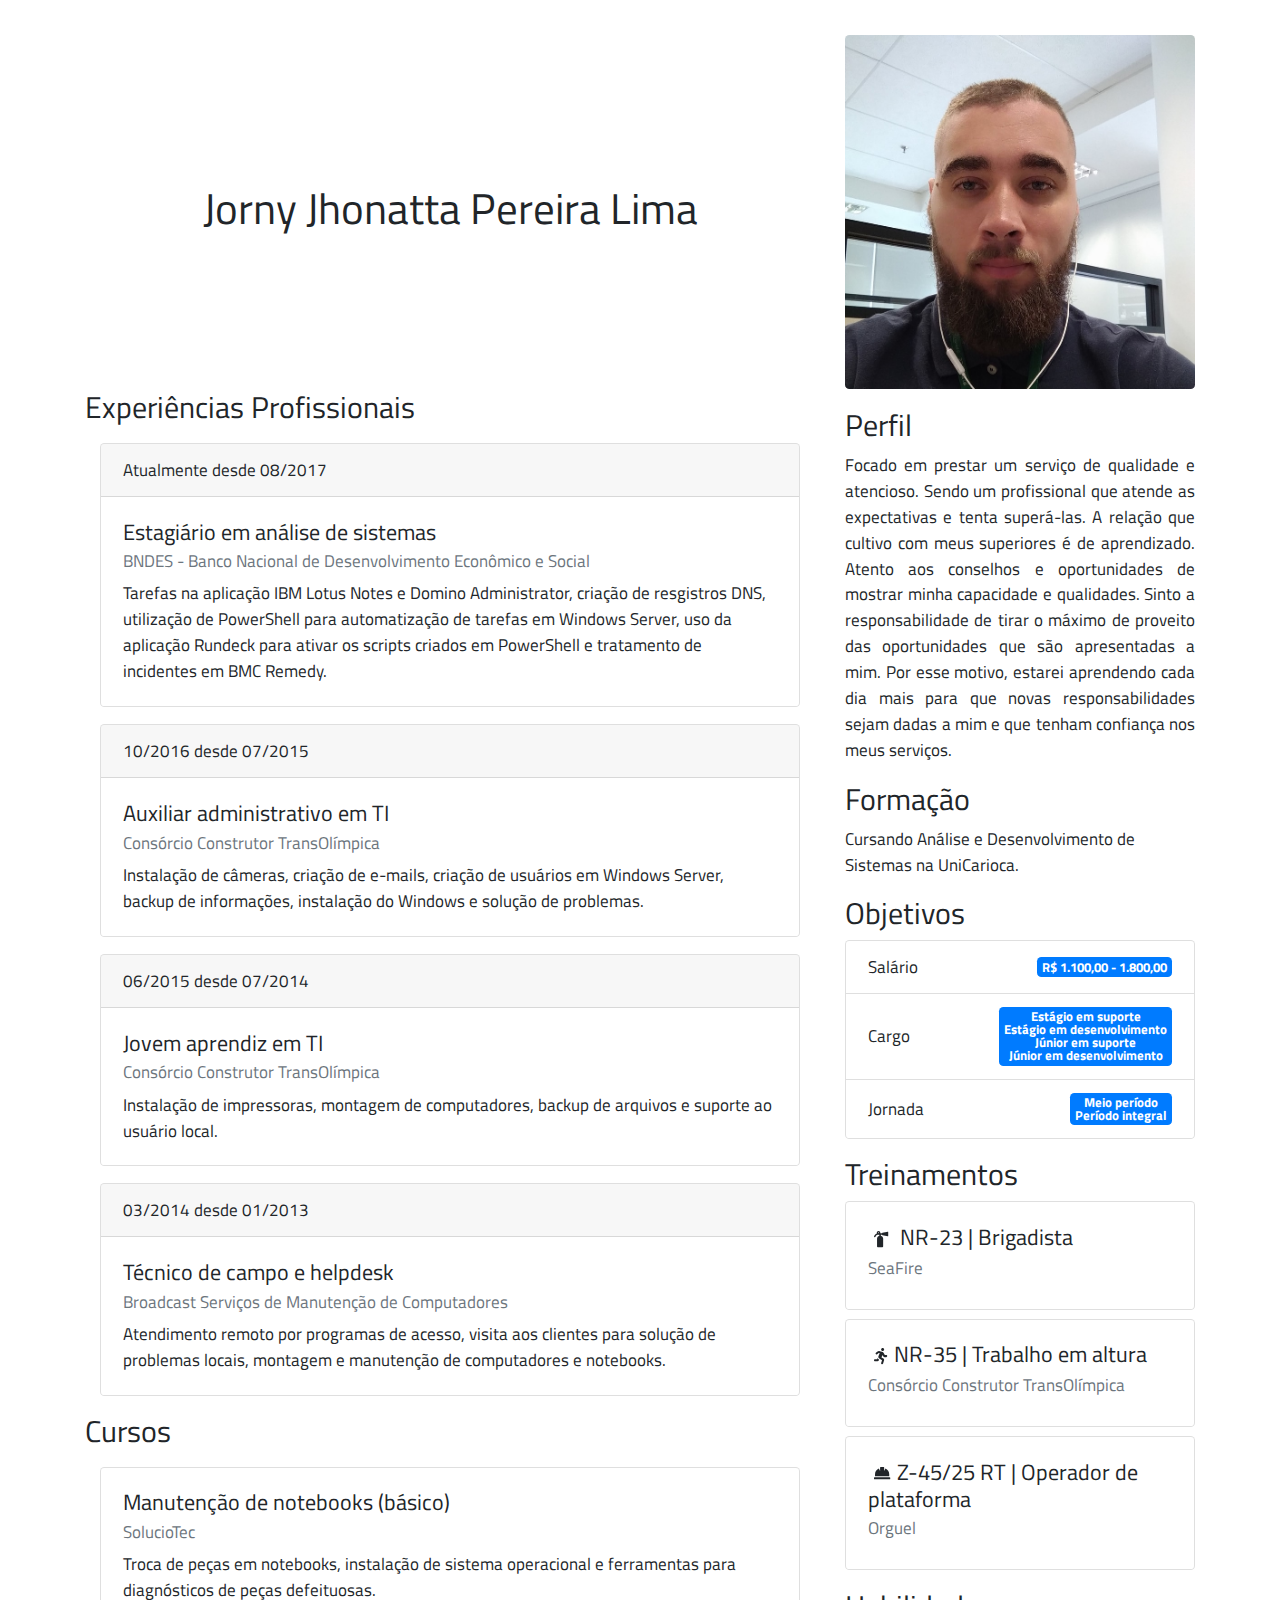
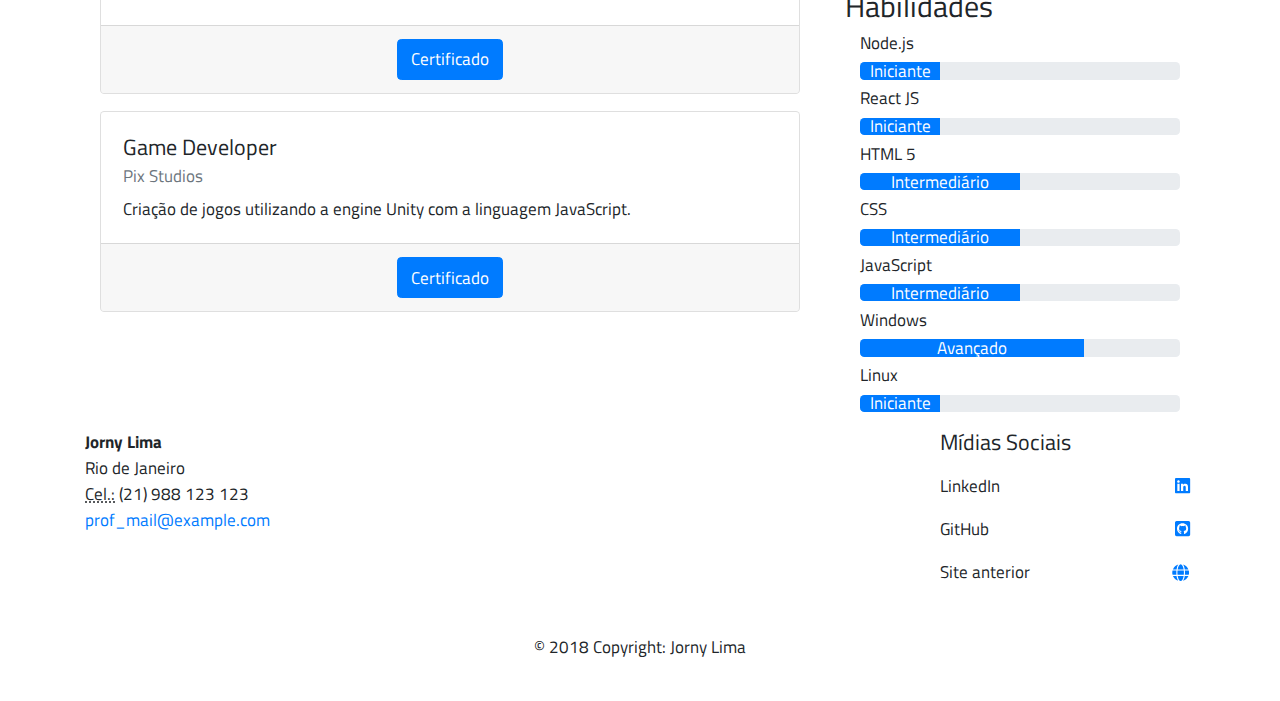
==== index.html @ 4c15fdd3 "Adição do campo habilidades e alteração da universidade e curso." ====
<!doctype html>
<html lang="pt-BR">
<head>
  <!-- Required meta tags -->
  <meta charset="utf-8">
  <meta name="viewport" content="width=device-width, initial-scale=1, shrink-to-fit=no">

  <!-- Bootstrap CSS -->
  <link rel="stylesheet" href="css/bootstrap.min.css">

  <!-- Icon Pack Font Awesome -->
  <script defer src="js/font-awesome-all.js"></script>

  <!-- Meu Style -->
  <link rel="stylesheet" type="text/css" href="css/main.css">

  <title>Jorny Jhonatta</title>

</head>
<body>    

  <div class="container">
    <div class="row align-items-center">
      <div class="col-8 text-center ">
        <h1>Jorny Jhonatta Pereira Lima</h1>
      </div>
      <div class="col-4 text-center">
        <img src="img/photo-perfil.jpg" class="img-fluid rounded" alt="Foto de perfil" />
      </div>
    </div>
  </div>

  <div class="container">
    <div class="row">
      <div class="col-8">
        <h3 class="mb-3">Experiências Profissionais</h3>
        <div id="exp" class="container">

          <div class="card mb-3">
            <div class="card-header">
              Atualmente desde 08/2017 
            </div>
            <div class="card-body">
              <h5 class="card-title">Estagiário em análise de sistemas</h5>
              <h6 class="card-subtitle mb-2 text-muted">BNDES - Banco Nacional de Desenvolvimento Econômico e Social</h6>
              <p class="card-text">Tarefas na aplicação IBM Lotus Notes e Domino Administrator, criação de resgistros DNS, utilização de PowerShell para automatização de tarefas em Windows Server, uso da aplicação Rundeck para ativar os scripts criados em PowerShell e tratamento de incidentes em BMC Remedy.</p>
            </div>
          </div>
          
          <div class="card mb-3">
            <div class="card-header">
              10/2016 desde 07/2015
            </div>
            <div class="card-body">
              <h5 class="card-title">Auxiliar administrativo em TI</h5>
              <h6 class="card-subtitle mb-2 text-muted">Consórcio Construtor TransOlímpica</h6>
              <p class="card-text">Instalação de câmeras, criação de e-mails, criação de usuários em Windows Server, backup de informações, instalação do Windows e solução de problemas.</p>
            </div>
          </div>

          <div class="card mb-3">
            <div class="card-header">
              06/2015 desde 07/2014
            </div>
            <div class="card-body">
              <h5 class="card-title">Jovem aprendiz em TI</h5>
              <h6 class="card-subtitle mb-2 text-muted">Consórcio Construtor TransOlímpica</h6>
              <p class="card-text">Instalação de impressoras, montagem de computadores, backup de arquivos e suporte ao usuário local.</p>
            </div>
          </div>

          <div class="card mb-3">
            <div class="card-header">
              03/2014 desde 01/2013
            </div>
            <div class="card-body">
              <h5 class="card-title">Técnico de campo e helpdesk</h5>
              <h6 class="card-subtitle mb-2 text-muted">Broadcast Serviços de Manutenção de Computadores</h6>
              <p class="card-text">Atendimento remoto por programas de acesso, visita aos clientes para solução de problemas locais, montagem e manutenção de computadores e notebooks.</p>
            </div>
          </div>

        </div>

        <h3 class="mb-3">Cursos</h3>   

        <div id="cursos" class="container">

          <div class="card mb-3">            
            <div class="card-body">
              <h5 class="card-title">Manutenção de notebooks (básico)</h5>
              <h6 class="card-subtitle mb-2 text-muted">SolucioTec</h6>
              <p class="card-text">Troca de peças em notebooks, instalação de sistema operacional e ferramentas para diagnósticos de peças defeituosas.</p>              
            </div>
            <div class="card-footer text-center">
              <a href="https://drive.google.com/file/d/1XaRA6F07N2n9YcVBG2afgJJqsUXpxApk/view?usp=sharing" target="_blank" class="btn btn-primary">Certificado</a>
            </div>
          </div>

          <div class="card mb-3">            
            <div class="card-body">
              <h5 class="card-title">Game Developer</h5>
              <h6 class="card-subtitle mb-2 text-muted">Pix Studios</h6>
              <p class="card-text">Criação de jogos utilizando a engine Unity com a linguagem JavaScript.</p>              
            </div>
            <div class="card-footer text-center">
              <a href="https://drive.google.com/file/d/1qLu78gwrSUlZTWTTvm_HWoWaNyzSKBQN/view?usp=sharing" target="_blank" class="btn btn-primary">Certificado</a>
            </div>
          </div>       

        </div>     
      </div>
      <div class="col-4">
        <div class="mb-3"></div>
        
        <h3>Perfil</h3>

        <p class="justify-text">Focado em prestar um serviço de qualidade e atencioso. Sendo um profissional que atende as expectativas e tenta superá-las. A relação que cultivo com meus superiores é de aprendizado. Atento aos conselhos e oportunidades de mostrar minha capacidade e qualidades. Sinto a responsabilidade de tirar o máximo de proveito das oportunidades que são apresentadas a mim. Por esse motivo, estarei aprendendo cada dia mais para que novas responsabilidades sejam dadas a mim e que tenham confiança nos meus serviços.</p>

        <h3>Formação</h3>

        <p>Cursando Análise e Desenvolvimento de Sistemas na UniCarioca.</p>

        <h3>Objetivos</h3>

        <ul class="list-group">
          <li class="list-group-item d-flex justify-content-between align-items-center">
            Salário
            <span class="badge badge-primary">R$ 1.100,00 - 1.800,00</span>
          </li>
          <li class="list-group-item d-flex justify-content-between align-items-center">
            Cargo
            <span class="badge badge-primary">
              Estágio em suporte<br>
              Estágio em desenvolvimento<br>
              Júnior em suporte<br>
              Júnior em desenvolvimento
            </span>
          </li>
          <li class="list-group-item d-flex justify-content-between align-items-center">
            Jornada
            <span class="badge badge-primary">
              Meio período<br>
              Período integral
            </span>
          </li>
        </ul>      

        <div class="mb-3"></div>

        <h3>Treinamentos</h3>

        <div class="card mb-2">
          <div class="card-body">
            <h5 class="card-title">
              <span class="badge">
                <i class="fas fa-fire-extinguisher"></i>
              </span> NR-23 | Brigadista</h5>
              <h6 class="card-subtitle mb-2 text-muted">SeaFire</h6>
            </div>
          </div>

          <div class="card mb-2">
            <div class="card-body">
              <h5 class="card-title">
                <span class="badge">
                  <i class="fas fa-running"></i>
                </span>NR-35 | Trabalho em altura</h5>
                <h6 class="card-subtitle mb-2 text-muted">Consórcio Construtor TransOlímpica</h6>
              </div>
            </div>

            <div class="card mb-2">
              <div class="card-body">
                <h5 class="card-title">
                  <span class="badge">
                    <i class="fas fa-hard-hat"></i>
                  </span>Z-45/25 RT | Operador de plataforma</h5>
                  <h6 class="card-subtitle mb-2 text-muted">Orguel</h6>
                </div>
              </div>

              <h3 class="mt-3">Habilidades</h3>
              <div class="container">
                <h6 class="mt-2">Node.js</h6>
              <div class="progress">
                <div class="progress-bar" role="progressbar" style="width: 25%;" aria-valuenow="25" aria-valuemin="0" aria-valuemax="100">Iniciante</div>
              </div>
              <h6 class="mt-2">React JS</h6>
              <div class="progress">
                <div class="progress-bar" role="progressbar" style="width: 25%;" aria-valuenow="25" aria-valuemin="0" aria-valuemax="100">Iniciante</div>
              </div>
              <h6 class="mt-2">HTML 5</h6>
              <div class="progress">
                <div class="progress-bar" role="progressbar" style="width: 50%;" aria-valuenow="25" aria-valuemin="0" aria-valuemax="100">Intermediário</div>
              </div>
              <h6 class="mt-2">CSS</h6>
              <div class="progress">
                <div class="progress-bar" role="progressbar" style="width: 50%;" aria-valuenow="25" aria-valuemin="0" aria-valuemax="100">Intermediário</div>
              </div>
              <h6 class="mt-2">JavaScript</h6>
              <div class="progress">
                <div class="progress-bar" role="progressbar" style="width: 50%;" aria-valuenow="25" aria-valuemin="0" aria-valuemax="100">Intermediário</div>
              </div>
              <h6 class="mt-2">Windows</h6>
              <div class="progress">
                <div class="progress-bar" role="progressbar" style="width: 70%;" aria-valuenow="25" aria-valuemin="0" aria-valuemax="100">Avançado</div>
              </div>
              <h6 class="mt-2">Linux</h6>
              <div class="progress">
                <div class="progress-bar" role="progressbar" style="width: 25%;" aria-valuenow="25" aria-valuemin="0" aria-valuemax="100">Iniciante</div>
              </div>
              </div>              

            </div>
          </div>
        </div>

        <div class="container mt-3">
          <div class="row">
            <div class="col">
              <div class="bd-example">
                <address>
                  <strong>Jorny Lima</strong><br>
                  Rio de Janeiro<br>                  
                  <abbr title="Celular">Cel.:</abbr> (21) 988 123 123<br>
                  <a href="mailto:prof_mail@example.com">prof_mail@example.com</a>
                </address>
              </div>
            </div>
            <div class="col-3">
              <h5 class="mb-3">Mídias Sociais</h5>

              <p class="d-flex justify-content-between align-items-center">
                LinkedIn
                <span class="badge">
                  <a href="http://www.linkedin.com/in/jorny-lima" target="_blank">
                    <i class="fab fa-linkedin"></i>
                  </a>
                </span>
              </p>

              <p class="d-flex justify-content-between align-items-center">
                GitHub
                <span class="badge">
                  <a href="https://github.com/johnlimaa" target="_blank">
                    <i class="fab fa-github-square"></i>
                  </a>
                </span>
              </p>

              <p class="d-flex justify-content-between align-items-center">
                Site anterior
                <span class="badge">
                  <a href="old/materialize.html">
                    <i class="fas fa-globe"></i>
                  </a>
                </span>
              </p>

            </div>
          </div>
          <div class="row mt-3">
            
          </div>    
          <div class="row mt-3">
            <div class="col-12 text-center">
              <h6>© 2018 Copyright: Jorny Lima</h6>  
            </div>
          </div>
        </div>    

        <!-- jQuery first, then Popper.js, then Bootstrap JS -->
        <script type="text/javascript" src="js/jquery.js"></script>
        <script src="js/bootstrap.bundle.min.js"></script>
        <script src="js/bootstrap.min.js"></script>

        <!-- Meu Script -->
        <script src="js/main.js"></script>

      </body>
      </html>
---- css/main.css ----
@charset "utf-8";
@import url("https://fonts.googleapis.com/css?family=Titillium+Web");

* {
    font-family: "Titillium Web", sans-serif;
    font-size: 13pt;
}

body {
	padding-top: 2em;
	padding-bottom: 2em;
}

.justify-text {
    text-align: justify;
    text-justify: inter-word;
}
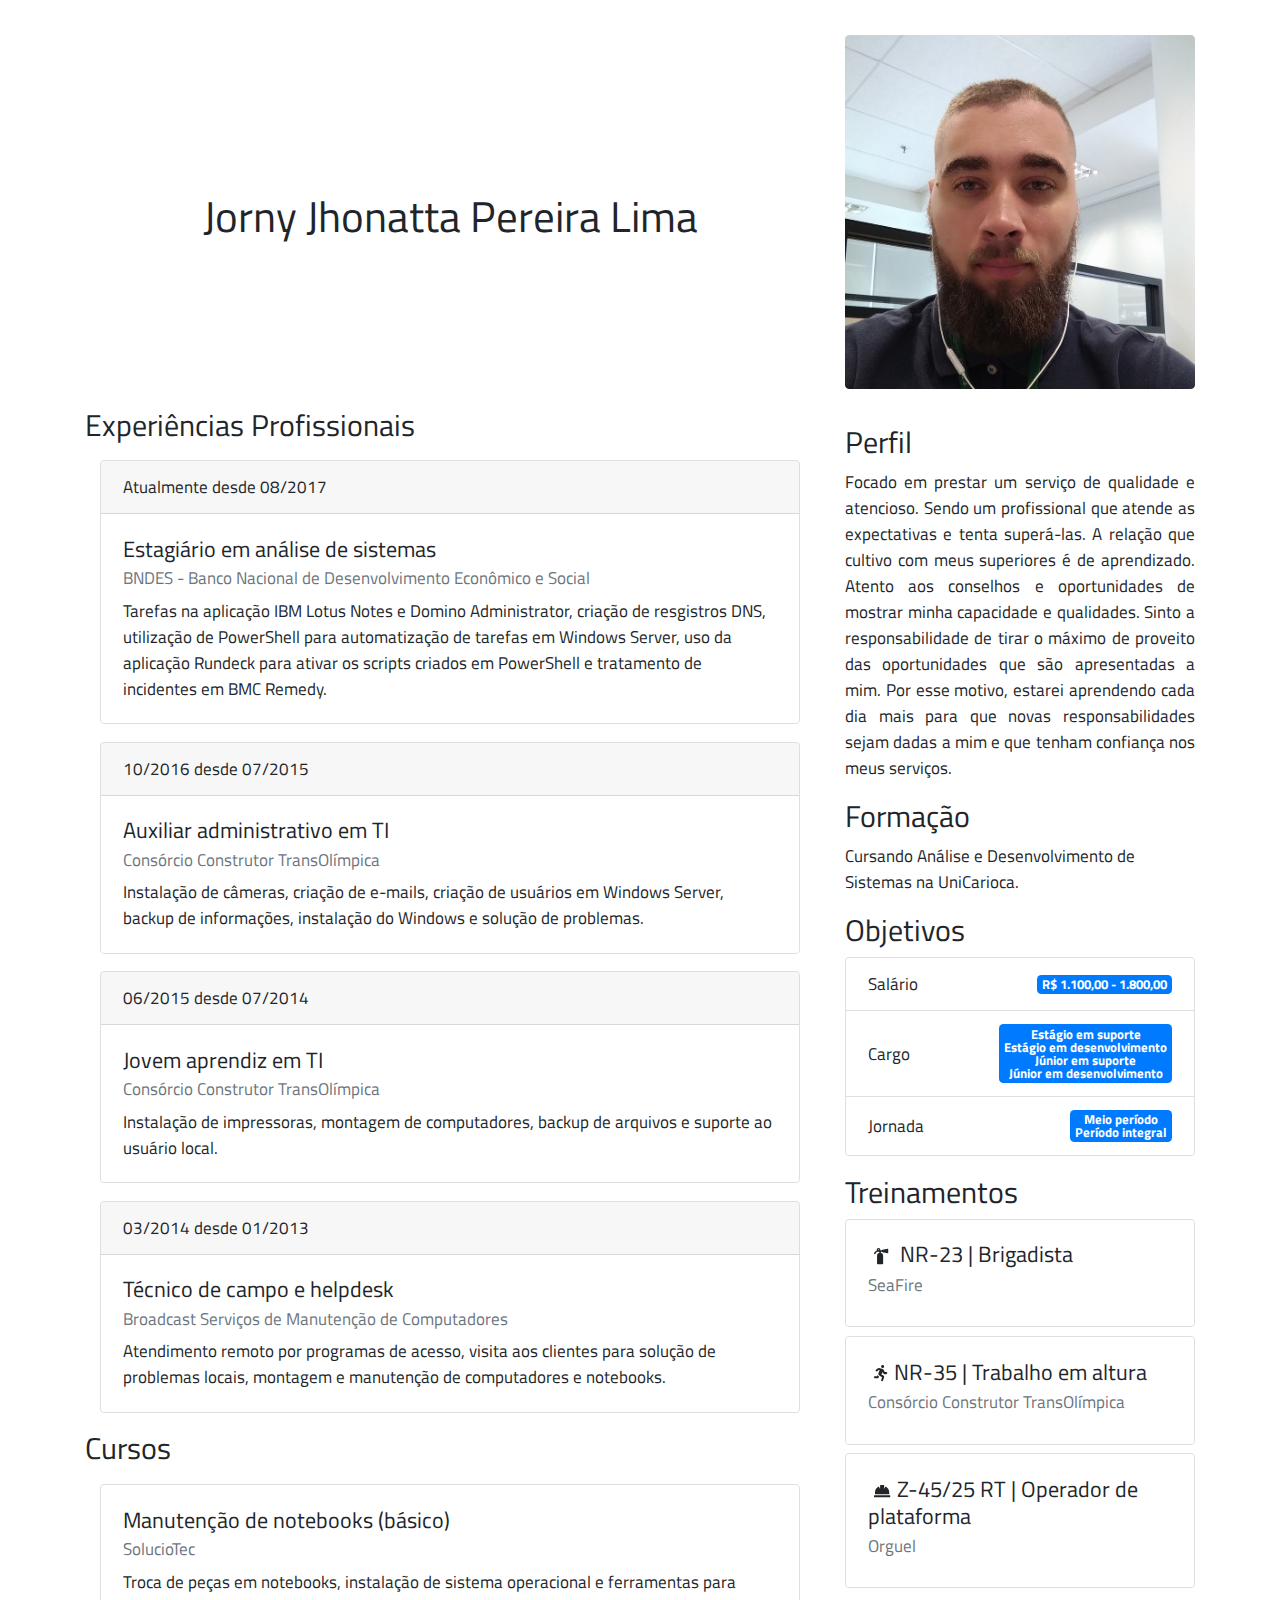
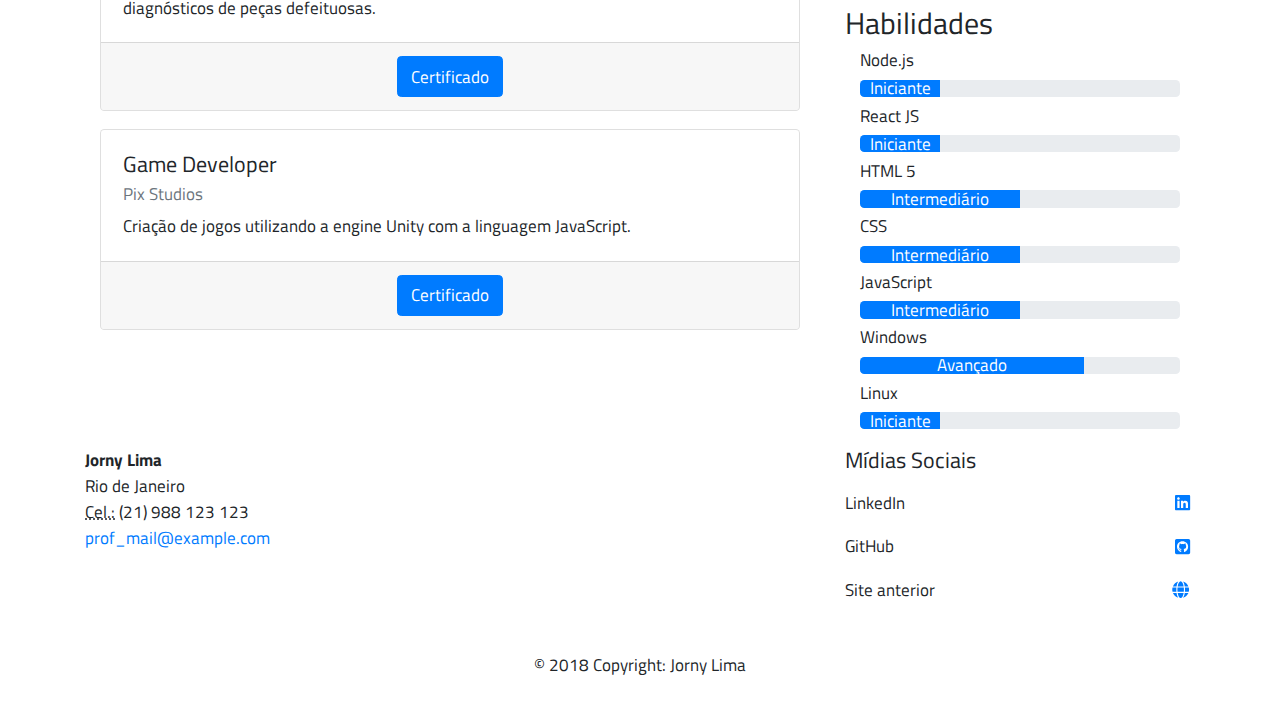
==== commit 405f0b01: "Atualizaçao entre branch e master." ====
--- a/index.html
+++ b/index.html
@@ -21,10 +21,10 @@
 
   <div class="container">
     <div class="row align-items-center">
-      <div class="col-8 text-center ">
+      <div class="col-12 col-sm-12 col-md-8 text-center ">
         <h1>Jorny Jhonatta Pereira Lima</h1>
       </div>
-      <div class="col-4 text-center">
+      <div class="col-12 col-sm-12 col-md-4 text-center mb-3">
         <img src="img/photo-perfil.jpg" class="img-fluid rounded" alt="Foto de perfil" />
       </div>
     </div>
@@ -32,7 +32,7 @@
 
   <div class="container">
     <div class="row">
-      <div class="col-8">
+      <div class="col-12 col-sm-12 col-md-8">
         <h3 class="mb-3">Experiências Profissionais</h3>
         <div id="exp" class="container">
 
@@ -110,7 +110,7 @@
 
         </div>     
       </div>
-      <div class="col-4">
+      <div class="col-12 col-sm-12 col-md-4">
         <div class="mb-3"></div>
         
         <h3>Perfil</h3>
@@ -218,7 +218,7 @@
 
         <div class="container mt-3">
           <div class="row">
-            <div class="col">
+            <div class="col-12 col-sm-12 col-md-8">
               <div class="bd-example">
                 <address>
                   <strong>Jorny Lima</strong><br>
@@ -228,7 +228,7 @@
                 </address>
               </div>
             </div>
-            <div class="col-3">
+            <div class="col-12 col-sm-12 col-md-4">
               <h5 class="mb-3">Mídias Sociais</h5>
 
               <p class="d-flex justify-content-between align-items-center">
@@ -257,7 +257,6 @@
                   </a>
                 </span>
               </p>
-
             </div>
           </div>
           <div class="row mt-3">
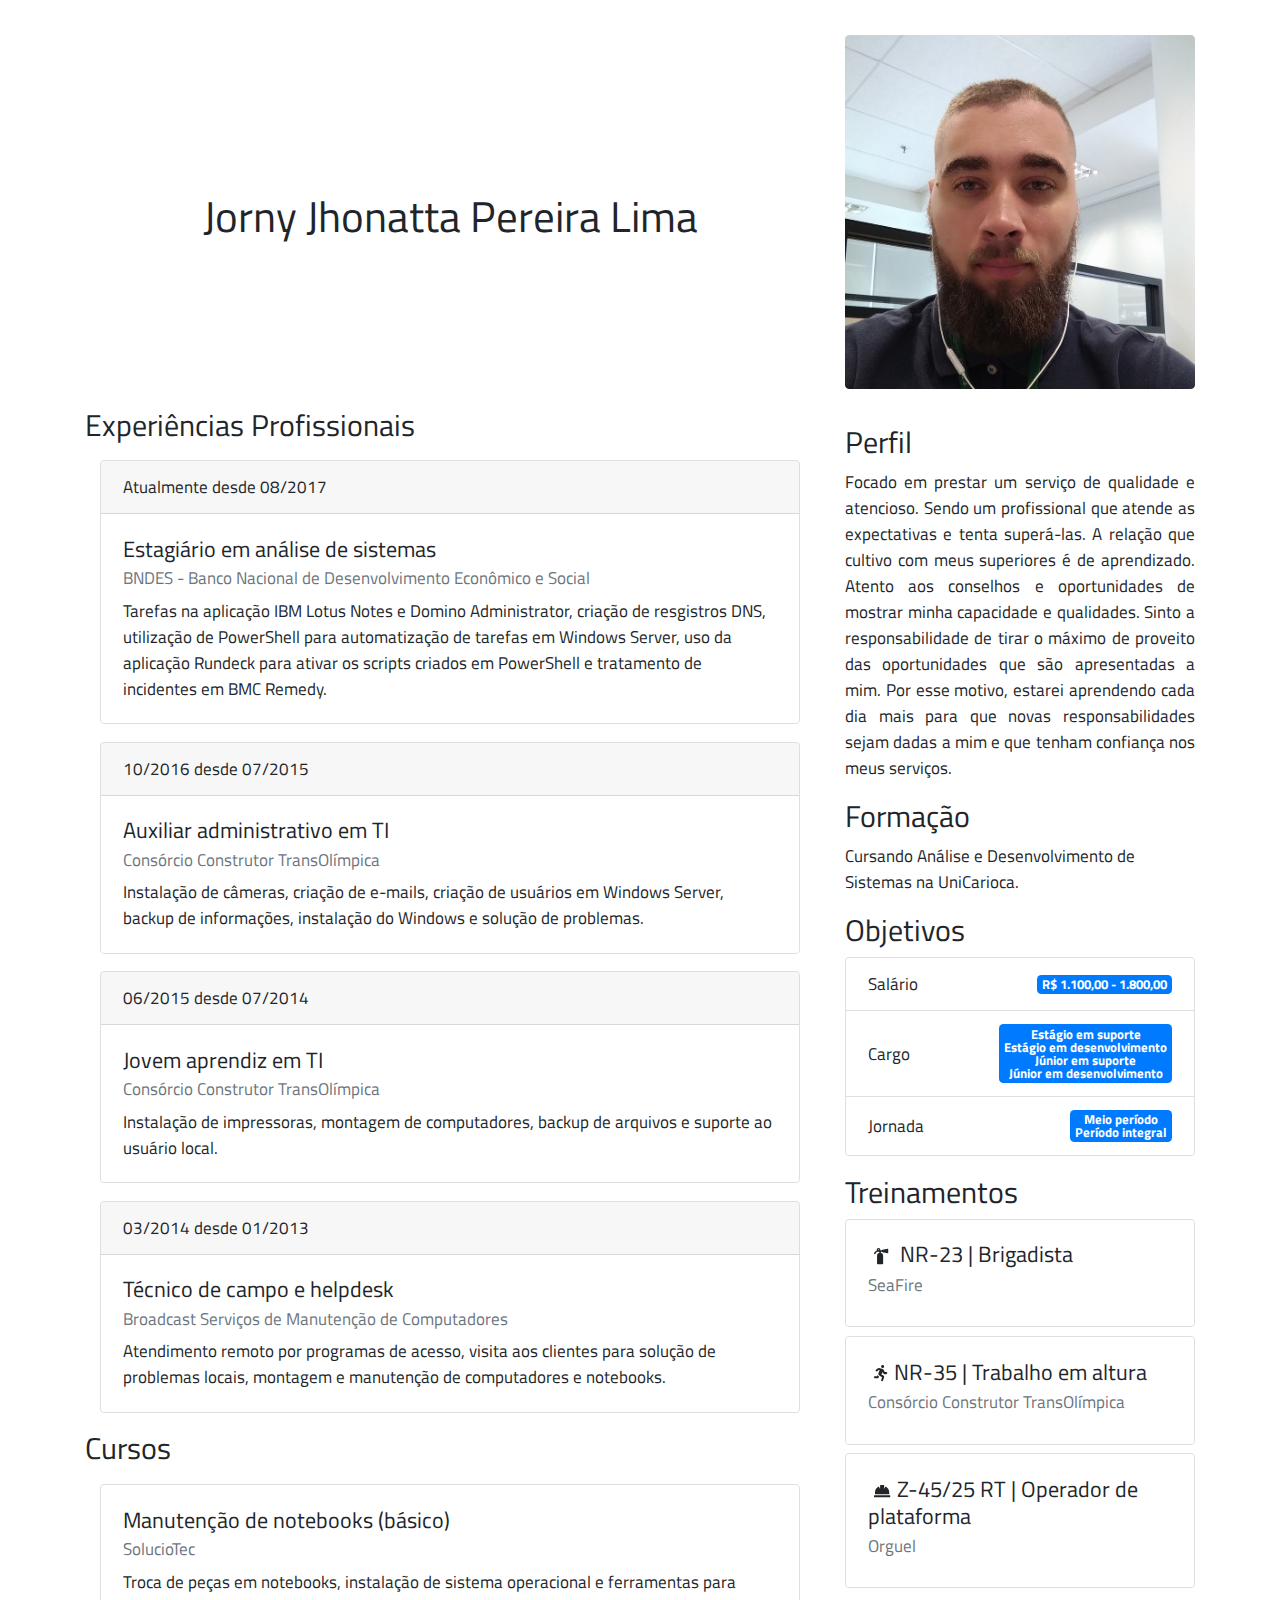
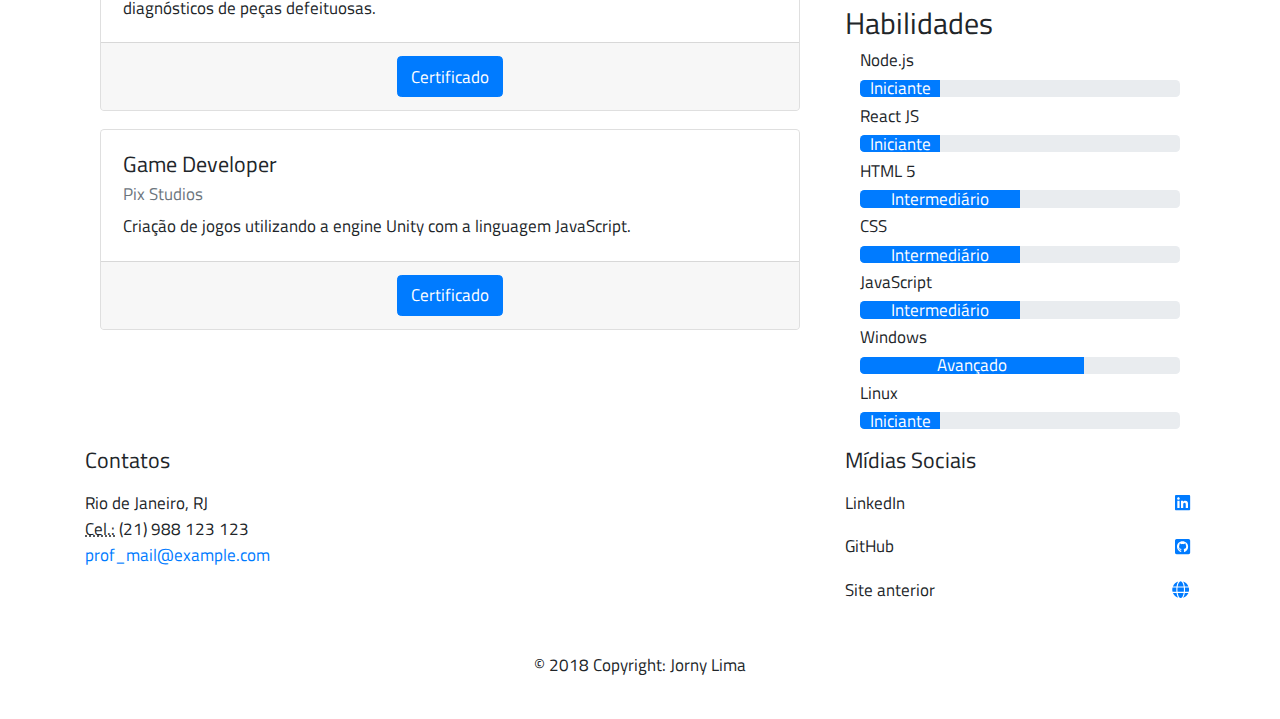
==== commit e71e0d43: "Atualizaçao do campo de contatos." ====
--- a/index.html
+++ b/index.html
@@ -221,8 +221,8 @@
             <div class="col-12 col-sm-12 col-md-8">
               <div class="bd-example">
                 <address>
-                  <strong>Jorny Lima</strong><br>
-                  Rio de Janeiro<br>                  
+                  <h5 class="mb-3">Contatos</h5>
+                  Rio de Janeiro, RJ<br>                  
                   <abbr title="Celular">Cel.:</abbr> (21) 988 123 123<br>
                   <a href="mailto:prof_mail@example.com">prof_mail@example.com</a>
                 </address>
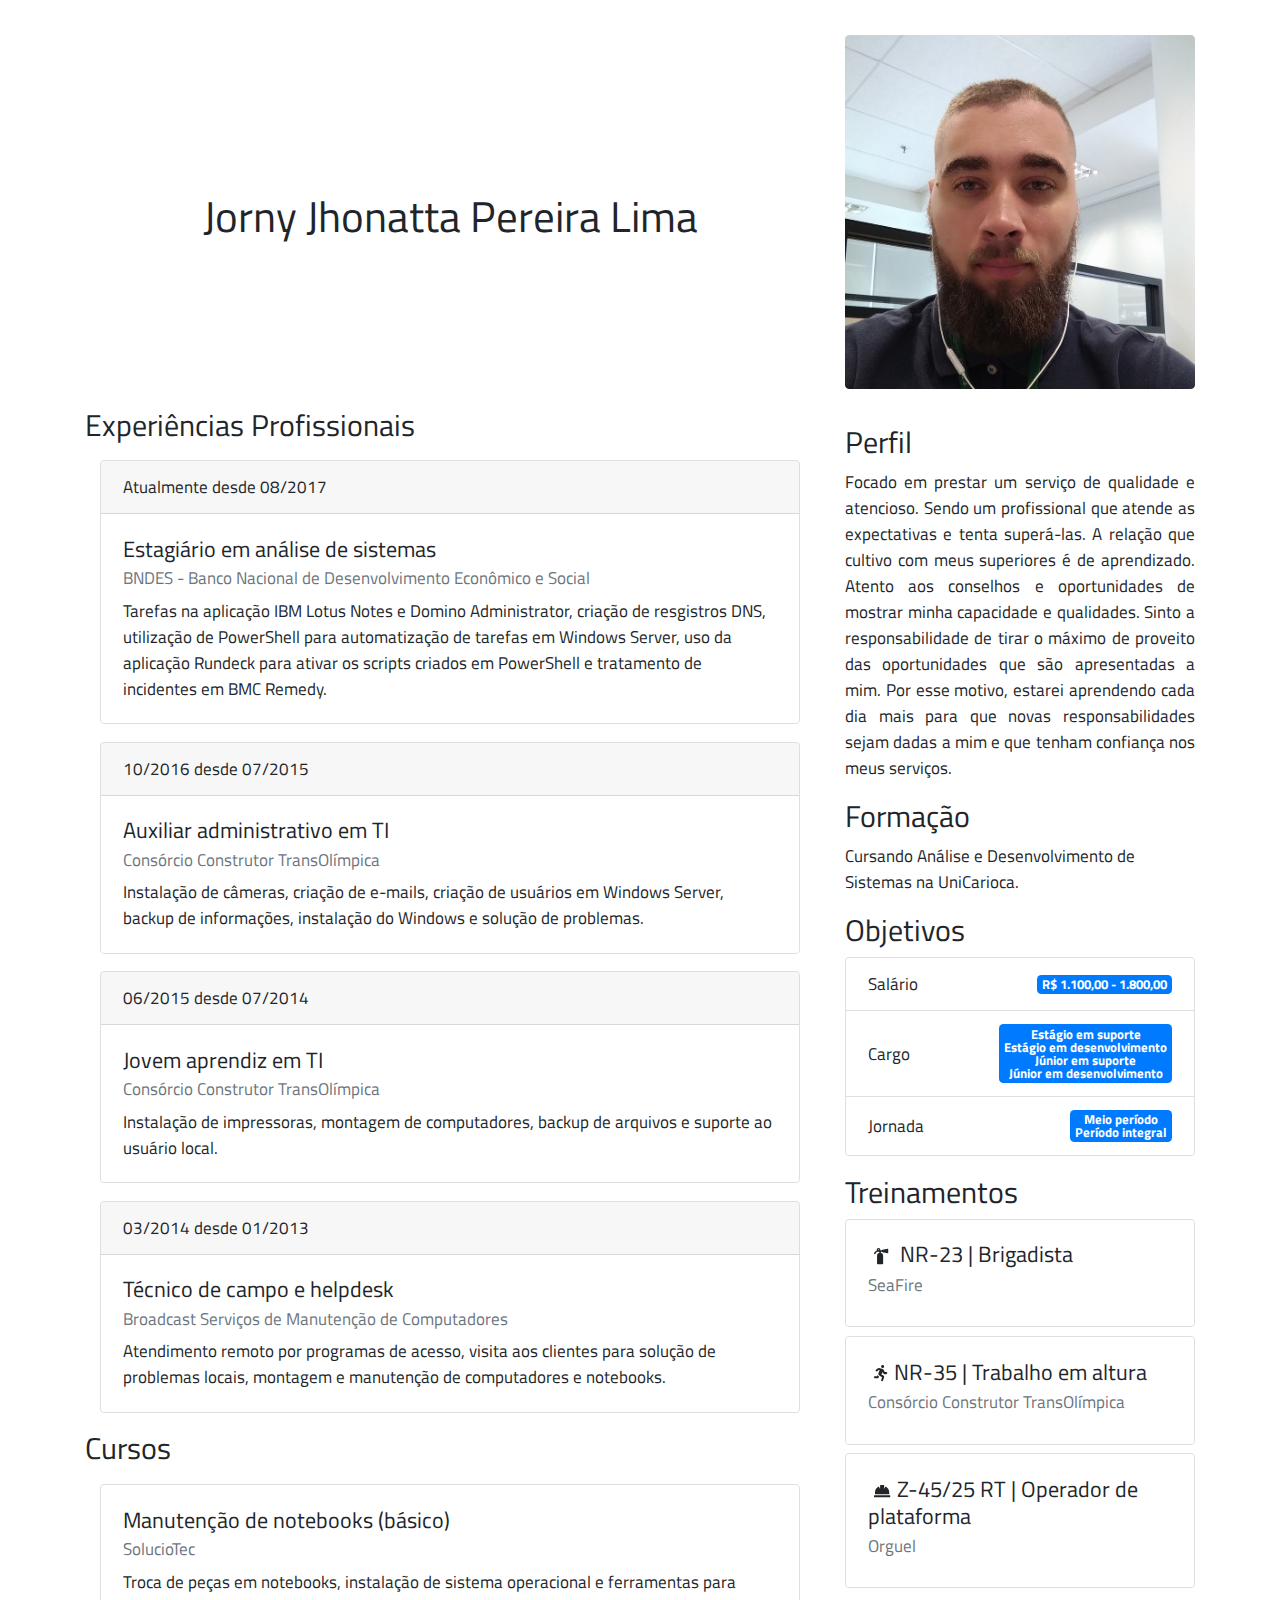
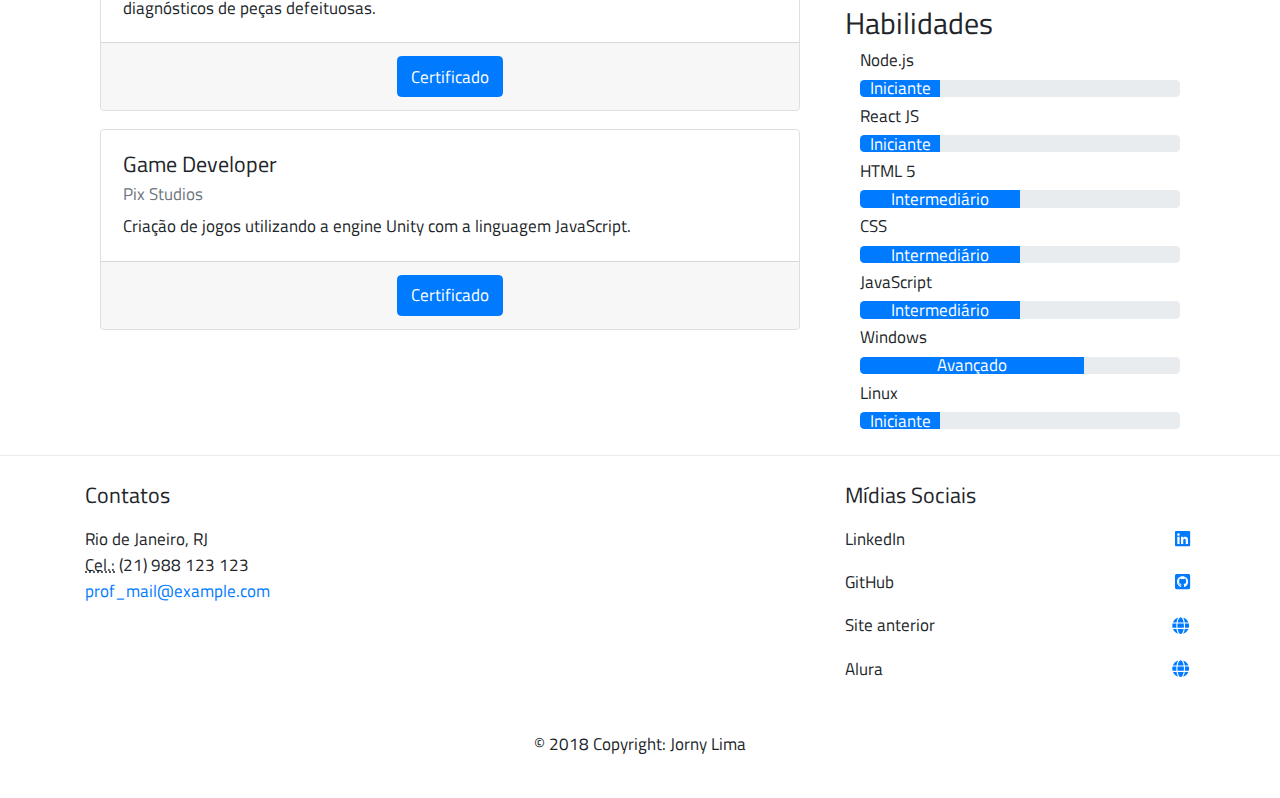
==== commit 6e0aa81f: "Criaçao de views de jobs atraves do JavaScript." ====
--- a/index.html
+++ b/index.html
@@ -30,13 +30,17 @@
     </div>
   </div>
 
+  <div class="container"><div class="row" id="testArea"></div></div>
+
   <div class="container">
     <div class="row">
       <div class="col-12 col-sm-12 col-md-8">
         <h3 class="mb-3">Experiências Profissionais</h3>
         <div id="exp" class="container">
 
-          <div class="card mb-3">
+          <!-- 
+            Exemplo 
+            <div class="card mb-3">
             <div class="card-header">
               Atualmente desde 08/2017 
             </div>
@@ -45,41 +49,9 @@
               <h6 class="card-subtitle mb-2 text-muted">BNDES - Banco Nacional de Desenvolvimento Econômico e Social</h6>
               <p class="card-text">Tarefas na aplicação IBM Lotus Notes e Domino Administrator, criação de resgistros DNS, utilização de PowerShell para automatização de tarefas em Windows Server, uso da aplicação Rundeck para ativar os scripts criados em PowerShell e tratamento de incidentes em BMC Remedy.</p>
             </div>
-          </div>
-          
-          <div class="card mb-3">
-            <div class="card-header">
-              10/2016 desde 07/2015
-            </div>
-            <div class="card-body">
-              <h5 class="card-title">Auxiliar administrativo em TI</h5>
-              <h6 class="card-subtitle mb-2 text-muted">Consórcio Construtor TransOlímpica</h6>
-              <p class="card-text">Instalação de câmeras, criação de e-mails, criação de usuários em Windows Server, backup de informações, instalação do Windows e solução de problemas.</p>
-            </div>
-          </div>
-
-          <div class="card mb-3">
-            <div class="card-header">
-              06/2015 desde 07/2014
-            </div>
-            <div class="card-body">
-              <h5 class="card-title">Jovem aprendiz em TI</h5>
-              <h6 class="card-subtitle mb-2 text-muted">Consórcio Construtor TransOlímpica</h6>
-              <p class="card-text">Instalação de impressoras, montagem de computadores, backup de arquivos e suporte ao usuário local.</p>
-            </div>
-          </div>
-
-          <div class="card mb-3">
-            <div class="card-header">
-              03/2014 desde 01/2013
-            </div>
-            <div class="card-body">
-              <h5 class="card-title">Técnico de campo e helpdesk</h5>
-              <h6 class="card-subtitle mb-2 text-muted">Broadcast Serviços de Manutenção de Computadores</h6>
-              <p class="card-text">Atendimento remoto por programas de acesso, visita aos clientes para solução de problemas locais, montagem e manutenção de computadores e notebooks.</p>
-            </div>
-          </div>
-
+          </div> 
+          -->
+        
         </div>
 
         <h3 class="mb-3">Cursos</h3>   
@@ -215,8 +187,8 @@
             </div>
           </div>
         </div>
-
-        <div class="container mt-3">
+        <div class="dropdown-divider mb-4 mt-4"></div>
+        <div class="container">
           <div class="row">
             <div class="col-12 col-sm-12 col-md-8">
               <div class="bd-example">
@@ -257,6 +229,15 @@
                   </a>
                 </span>
               </p>
+
+              <p class="d-flex justify-content-between align-items-center">
+                Alura
+                <span class="badge">
+                  <a href="https://cursos.alura.com.br/user/jhonatta-lima" target="_blank">
+                    <i class="fas fa-globe"></i>
+                  </a>
+                </span>
+              </p>
             </div>
           </div>
           <div class="row mt-3">
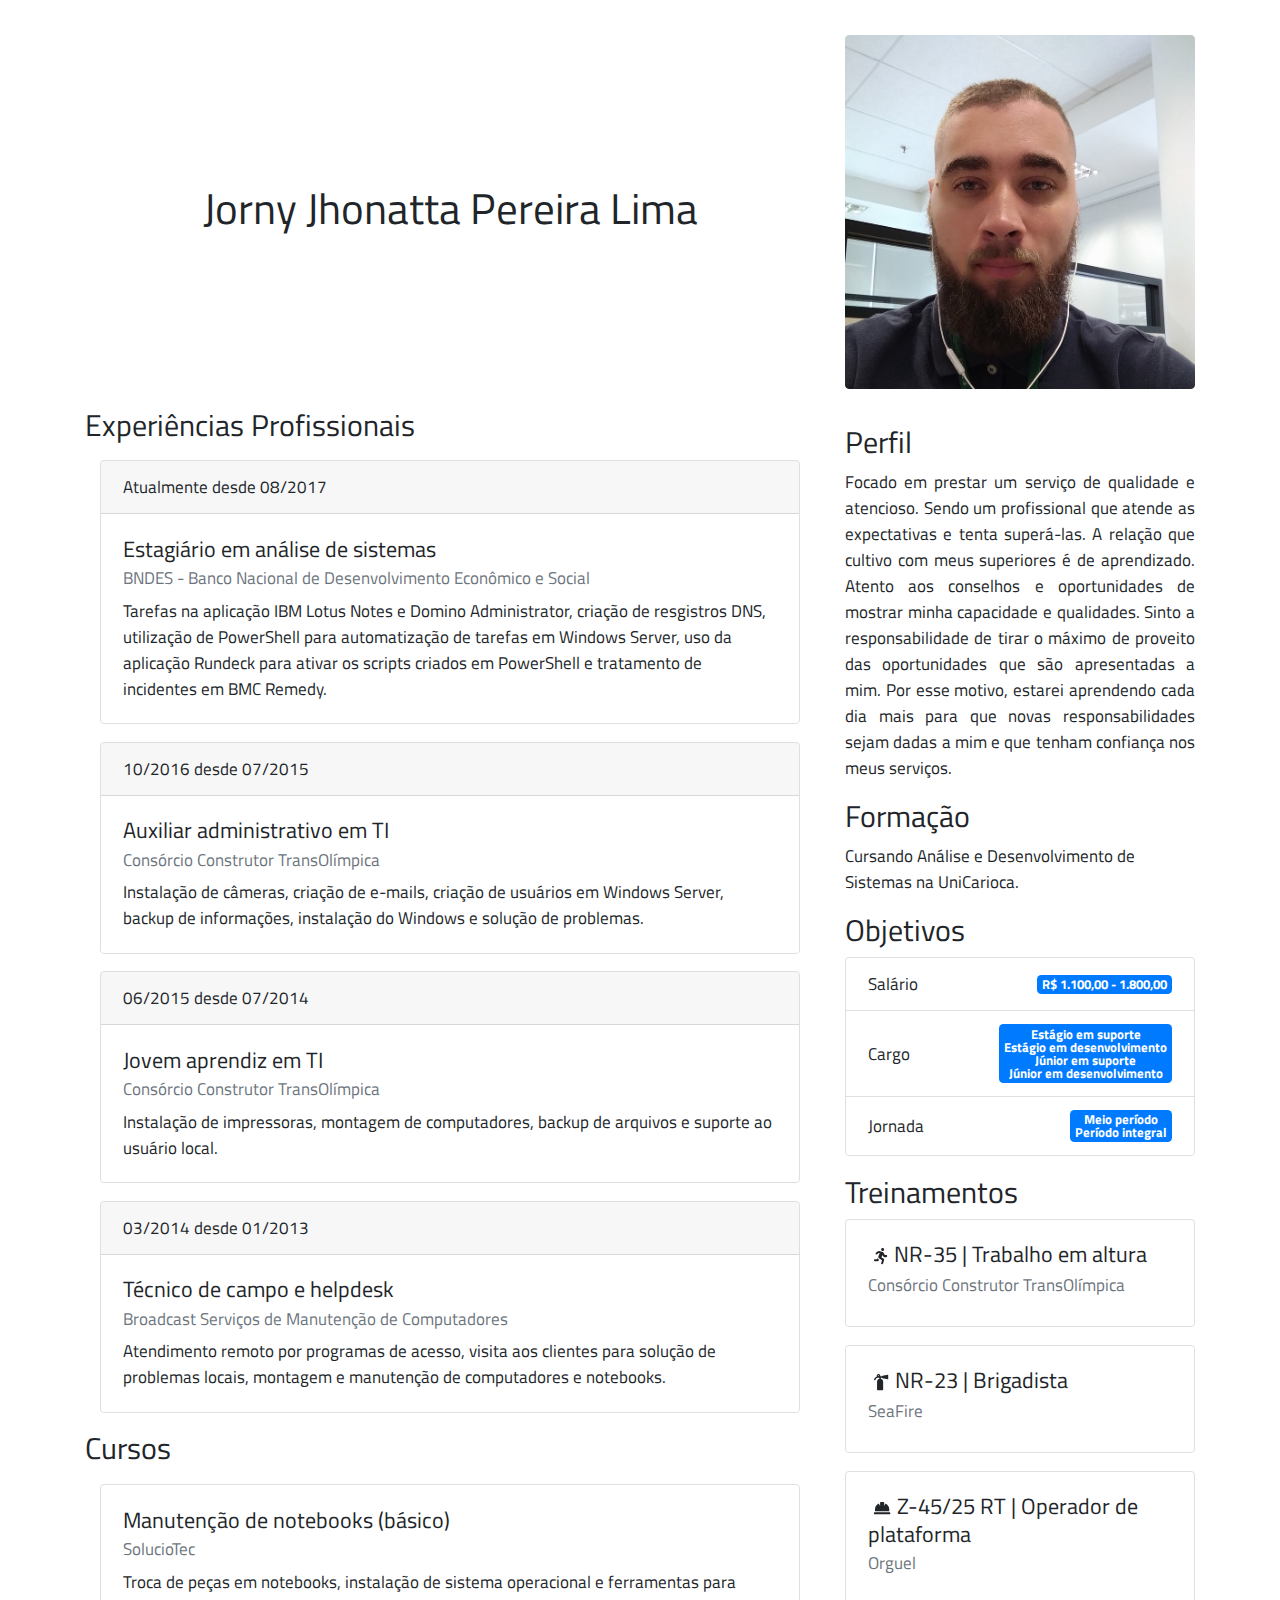
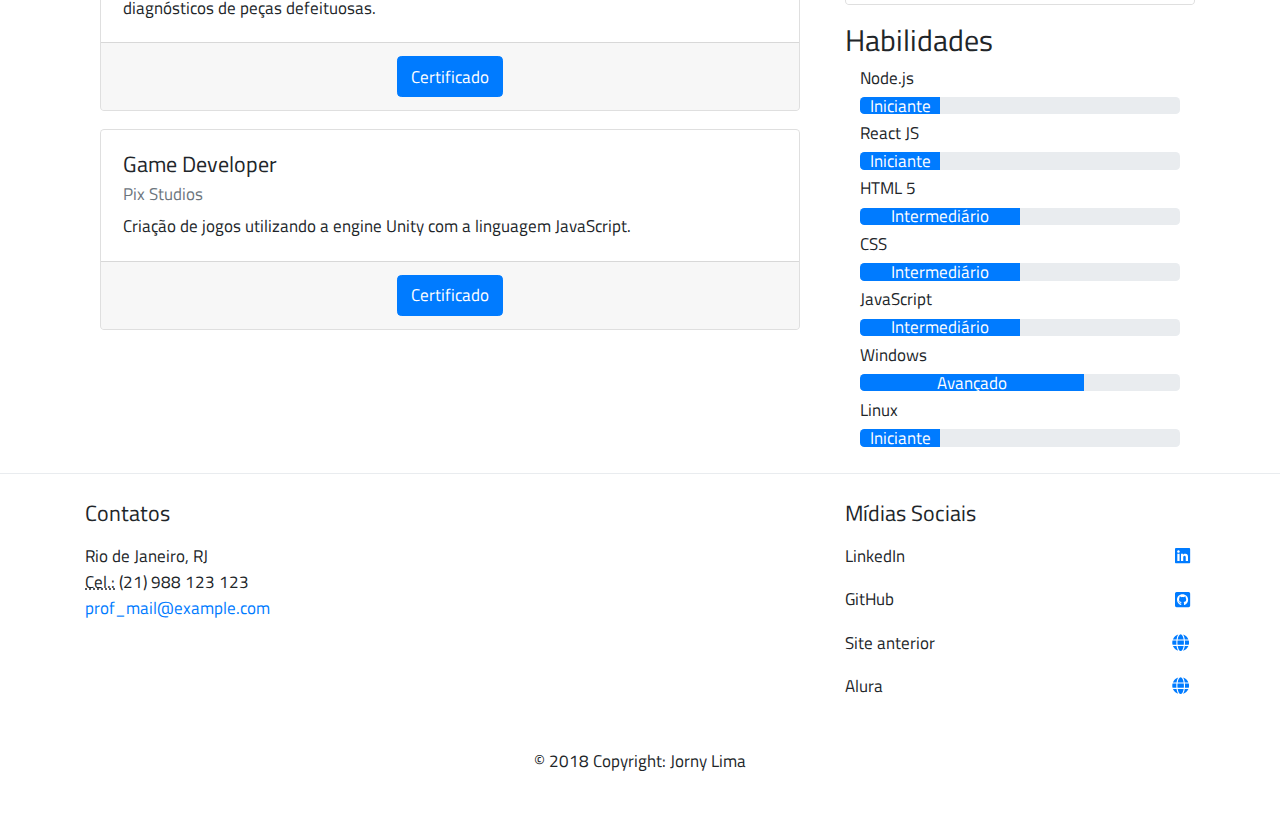
==== commit eaf637b2: "Automatizaçao de treinamentos, via JavaScript." ====
--- a/index.html
+++ b/index.html
@@ -21,7 +21,7 @@
 
   <div class="container">
     <div class="row align-items-center">
-      <div class="col-12 col-sm-12 col-md-8 text-center ">
+      <div class="col-12 col-sm-12 col-md-8 text-center mb-3">
         <h1>Jorny Jhonatta Pereira Lima</h1>
       </div>
       <div class="col-12 col-sm-12 col-md-4 text-center mb-3">
@@ -35,52 +35,13 @@
   <div class="container">
     <div class="row">
       <div class="col-12 col-sm-12 col-md-8">
+        
         <h3 class="mb-3">Experiências Profissionais</h3>
-        <div id="exp" class="container">
-
-          <!-- 
-            Exemplo 
-            <div class="card mb-3">
-            <div class="card-header">
-              Atualmente desde 08/2017 
-            </div>
-            <div class="card-body">
-              <h5 class="card-title">Estagiário em análise de sistemas</h5>
-              <h6 class="card-subtitle mb-2 text-muted">BNDES - Banco Nacional de Desenvolvimento Econômico e Social</h6>
-              <p class="card-text">Tarefas na aplicação IBM Lotus Notes e Domino Administrator, criação de resgistros DNS, utilização de PowerShell para automatização de tarefas em Windows Server, uso da aplicação Rundeck para ativar os scripts criados em PowerShell e tratamento de incidentes em BMC Remedy.</p>
-            </div>
-          </div> 
-          -->
-        
-        </div>
-
-        <h3 class="mb-3">Cursos</h3>   
-
-        <div id="cursos" class="container">
-
-          <div class="card mb-3">            
-            <div class="card-body">
-              <h5 class="card-title">Manutenção de notebooks (básico)</h5>
-              <h6 class="card-subtitle mb-2 text-muted">SolucioTec</h6>
-              <p class="card-text">Troca de peças em notebooks, instalação de sistema operacional e ferramentas para diagnósticos de peças defeituosas.</p>              
-            </div>
-            <div class="card-footer text-center">
-              <a href="https://drive.google.com/file/d/1XaRA6F07N2n9YcVBG2afgJJqsUXpxApk/view?usp=sharing" target="_blank" class="btn btn-primary">Certificado</a>
-            </div>
-          </div>
-
-          <div class="card mb-3">            
-            <div class="card-body">
-              <h5 class="card-title">Game Developer</h5>
-              <h6 class="card-subtitle mb-2 text-muted">Pix Studios</h6>
-              <p class="card-text">Criação de jogos utilizando a engine Unity com a linguagem JavaScript.</p>              
-            </div>
-            <div class="card-footer text-center">
-              <a href="https://drive.google.com/file/d/1qLu78gwrSUlZTWTTvm_HWoWaNyzSKBQN/view?usp=sharing" target="_blank" class="btn btn-primary">Certificado</a>
-            </div>
-          </div>       
-
-        </div>     
+        <div id="exp" class="container"></div>
+
+        <h3 class="mb-3">Cursos</h3>  
+        <div id="courses" class="container"></div>     
+
       </div>
       <div class="col-12 col-sm-12 col-md-4">
         <div class="mb-3"></div>
@@ -121,42 +82,13 @@
         <div class="mb-3"></div>
 
         <h3>Treinamentos</h3>
-
-        <div class="card mb-2">
-          <div class="card-body">
-            <h5 class="card-title">
-              <span class="badge">
-                <i class="fas fa-fire-extinguisher"></i>
-              </span> NR-23 | Brigadista</h5>
-              <h6 class="card-subtitle mb-2 text-muted">SeaFire</h6>
-            </div>
-          </div>
-
-          <div class="card mb-2">
-            <div class="card-body">
-              <h5 class="card-title">
-                <span class="badge">
-                  <i class="fas fa-running"></i>
-                </span>NR-35 | Trabalho em altura</h5>
-                <h6 class="card-subtitle mb-2 text-muted">Consórcio Construtor TransOlímpica</h6>
-              </div>
-            </div>
-
-            <div class="card mb-2">
-              <div class="card-body">
-                <h5 class="card-title">
-                  <span class="badge">
-                    <i class="fas fa-hard-hat"></i>
-                  </span>Z-45/25 RT | Operador de plataforma</h5>
-                  <h6 class="card-subtitle mb-2 text-muted">Orguel</h6>
-                </div>
-              </div>
+        <div id="training"></div>
 
               <h3 class="mt-3">Habilidades</h3>
-              <div class="container">
+              <div id="skills" class="container">
                 <h6 class="mt-2">Node.js</h6>
               <div class="progress">
-                <div class="progress-bar" role="progressbar" style="width: 25%;" aria-valuenow="25" aria-valuemin="0" aria-valuemax="100">Iniciante</div>
+                <div class="progress-bar" role="progressbar" style="width: 25%;">Iniciante</div>
               </div>
               <h6 class="mt-2">React JS</h6>
               <div class="progress">
@@ -258,5 +190,44 @@
         <!-- Meu Script -->
         <script src="js/main.js"></script>
 
+        <!-- 
+            Template de experiencias profissionais
+            <div class="card mb-3">
+            <div class="card-header">
+              Atualmente desde 08/2017 
+            </div>
+            <div class="card-body">
+              <h5 class="card-title">Estagiário em análise de sistemas</h5>
+              <h6 class="card-subtitle mb-2 text-muted">BNDES - Banco Nacional de Desenvolvimento Econômico e Social</h6>
+              <p class="card-text">Tarefas na aplicação IBM Lotus Notes e Domino Administrator, criação de resgistros DNS, utilização de PowerShell para automatização de tarefas em Windows Server, uso da aplicação Rundeck para ativar os scripts criados em PowerShell e tratamento de incidentes em BMC Remedy.</p>
+            </div>
+          </div> 
+          -->
+
+          <!-- 
+          Template dos cursos
+          <div class="card mb-3">            
+            <div class="card-body">
+              <h5 class="card-title">Manutenção de notebooks (básico)</h5>
+              <h6 class="card-subtitle mb-2 text-muted">SolucioTec</h6>
+              <p class="card-text">Troca de peças em notebooks, instalação de sistema operacional e ferramentas para diagnósticos de peças defeituosas.</p>              
+            </div>
+            <div class="card-footer text-center">
+              <a href="https://drive.google.com/file/d/1XaRA6F07N2n9YcVBG2afgJJqsUXpxApk/view?usp=sharing" target="_blank" class="btn btn-primary">Certificado</a>
+            </div>
+          </div> 
+          -->  
+          <!-- 
+          <div class="card mb-2">
+            <div class="card-body">
+              <h5 class="card-title">
+              <span class="badge">
+                <i class="fas fa-hard-hat"></i>
+              </span>Z-45/25 RT | Operador de plataforma</h5>
+              <h6 class="card-subtitle mb-2 text-muted">Orguel</h6>
+            </div>
+          </div>
+          -->
+
       </body>
       </html>--- a/css/main.css
+++ b/css/main.css
@@ -14,4 +14,10 @@
 .justify-text {
     text-align: justify;
     text-justify: inter-word;
-}+}
+
+/* Nivel de habilidade */
+.basico { width: 25%; }
+.intermediario { width: 50%; }
+.avancado { width: 75%; }
+.profissional { width: 100% }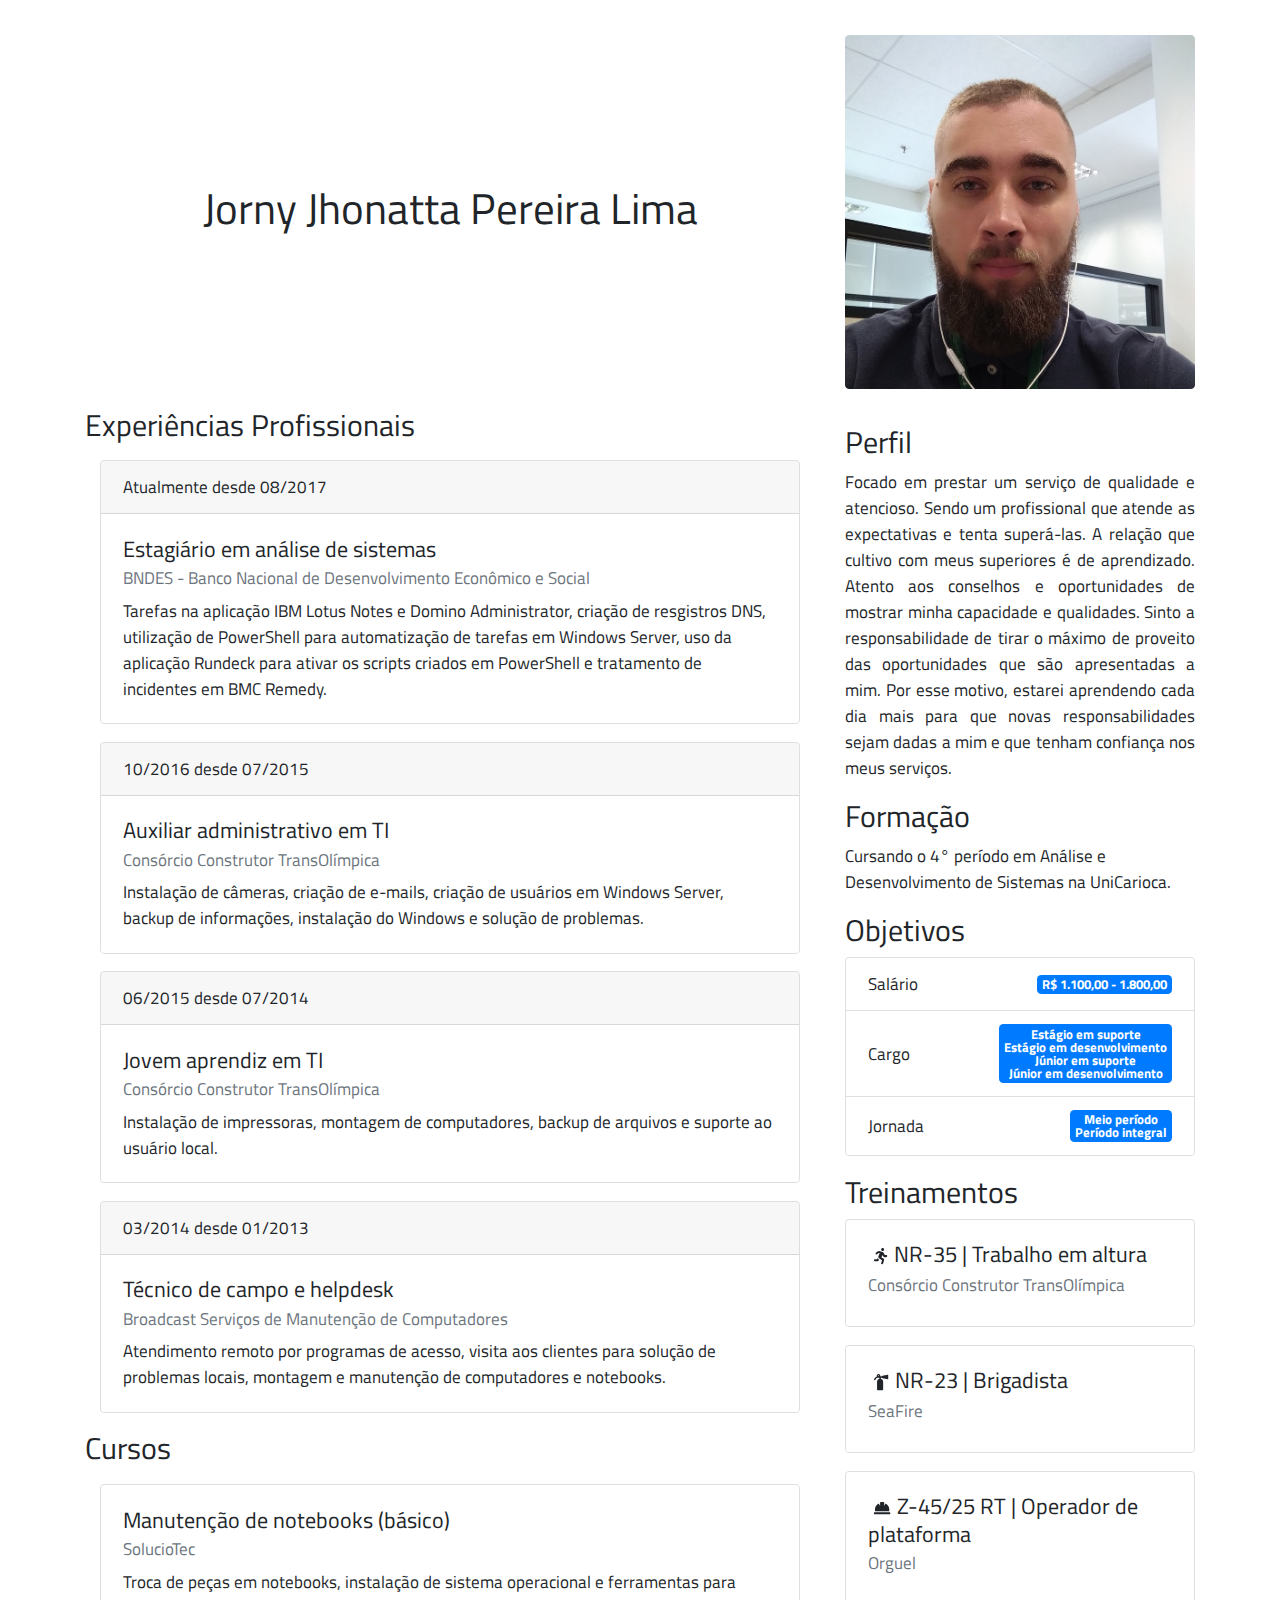
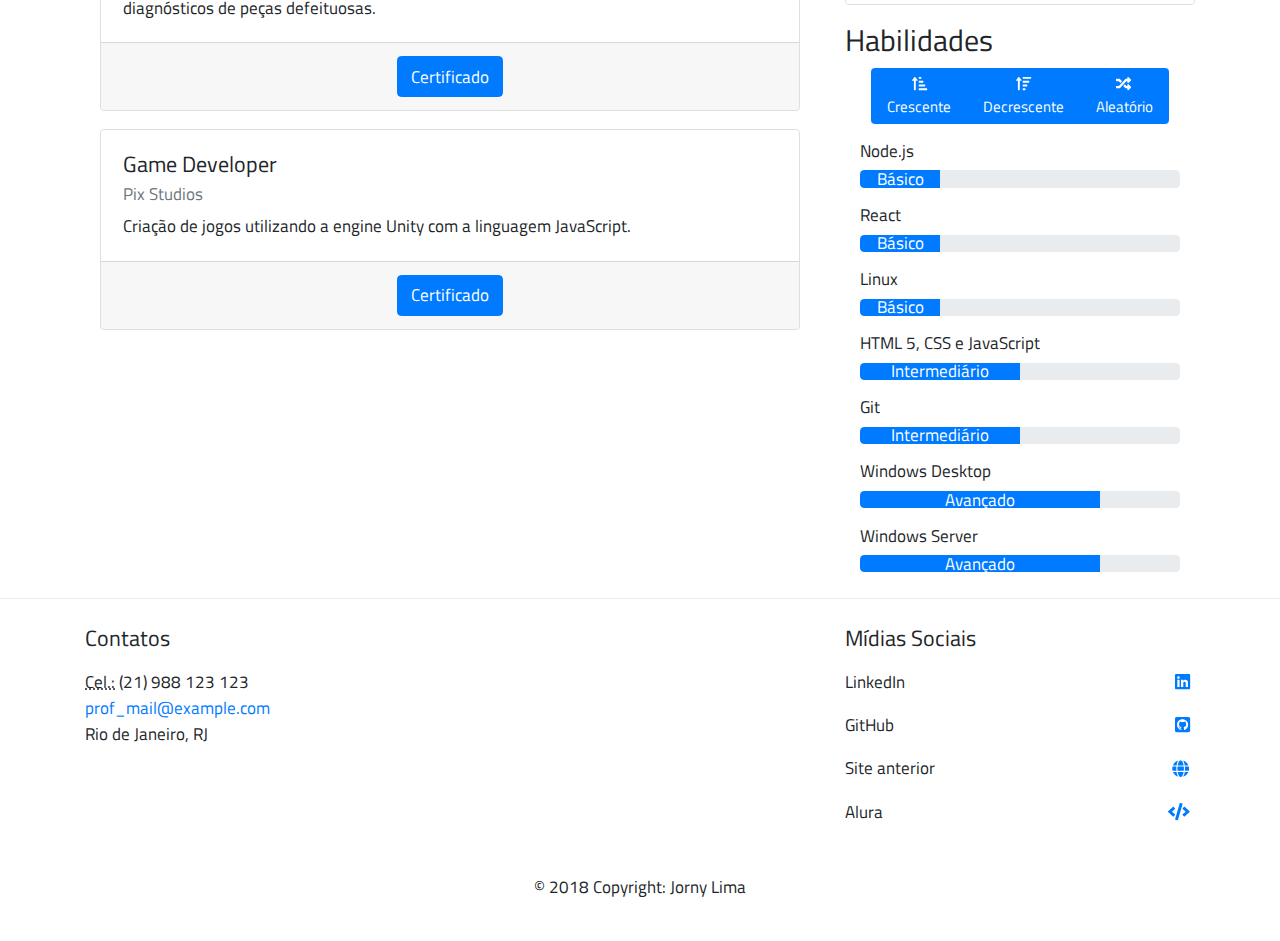
==== commit 836d6701: "Evento de ordenaçao." ====
--- a/index.html
+++ b/index.html
@@ -30,8 +30,6 @@
     </div>
   </div>
 
-  <div class="container"><div class="row" id="testArea"></div></div>
-
   <div class="container">
     <div class="row">
       <div class="col-12 col-sm-12 col-md-8">
@@ -52,14 +50,15 @@
 
         <h3>Formação</h3>
 
-        <p>Cursando Análise e Desenvolvimento de Sistemas na UniCarioca.</p>
+        <p>Cursando o 4° período em Análise e Desenvolvimento de Sistemas na UniCarioca.</p>
+        
 
         <h3>Objetivos</h3>
-
+        
         <ul class="list-group">
           <li class="list-group-item d-flex justify-content-between align-items-center">
-            Salário
-            <span class="badge badge-primary">R$ 1.100,00 - 1.800,00</span>
+            Salário            
+              <span class="badge badge-primary">R$ 1.100,00 - 1.800,00</span>                        
           </li>
           <li class="list-group-item d-flex justify-content-between align-items-center">
             Cargo
@@ -84,40 +83,25 @@
         <h3>Treinamentos</h3>
         <div id="training"></div>
 
-              <h3 class="mt-3">Habilidades</h3>
-              <div id="skills" class="container">
-                <h6 class="mt-2">Node.js</h6>
-              <div class="progress">
-                <div class="progress-bar" role="progressbar" style="width: 25%;">Iniciante</div>
+        <h3 class="mt-3">Habilidades</h3>
+        <div id="skills" class="container">
+          <div class="row">
+              <div class="btn-group btn-group-sm px-4" role="group">
+                  <a href="#crescente" class="btn btn-primary">
+                    <i class="fas fa-sort-amount-up-alt"></i>Crescente
+                  </a>
+                  <a href="#decrescente" class="btn btn-primary">
+                    <i class="fas fa-sort-amount-up"></i>Decrescente
+                  </a>
+                  <a href="#aleatorio" class="btn btn-primary">
+                    <i class="fas fa-random"></i>Aleatório
+                  </a>
               </div>
-              <h6 class="mt-2">React JS</h6>
-              <div class="progress">
-                <div class="progress-bar" role="progressbar" style="width: 25%;" aria-valuenow="25" aria-valuemin="0" aria-valuemax="100">Iniciante</div>
-              </div>
-              <h6 class="mt-2">HTML 5</h6>
-              <div class="progress">
-                <div class="progress-bar" role="progressbar" style="width: 50%;" aria-valuenow="25" aria-valuemin="0" aria-valuemax="100">Intermediário</div>
-              </div>
-              <h6 class="mt-2">CSS</h6>
-              <div class="progress">
-                <div class="progress-bar" role="progressbar" style="width: 50%;" aria-valuenow="25" aria-valuemin="0" aria-valuemax="100">Intermediário</div>
-              </div>
-              <h6 class="mt-2">JavaScript</h6>
-              <div class="progress">
-                <div class="progress-bar" role="progressbar" style="width: 50%;" aria-valuenow="25" aria-valuemin="0" aria-valuemax="100">Intermediário</div>
-              </div>
-              <h6 class="mt-2">Windows</h6>
-              <div class="progress">
-                <div class="progress-bar" role="progressbar" style="width: 70%;" aria-valuenow="25" aria-valuemin="0" aria-valuemax="100">Avançado</div>
-              </div>
-              <h6 class="mt-2">Linux</h6>
-              <div class="progress">
-                <div class="progress-bar" role="progressbar" style="width: 25%;" aria-valuenow="25" aria-valuemin="0" aria-valuemax="100">Iniciante</div>
-              </div>
-              </div>              
-
-            </div>
-          </div>
+          </div>
+        </div>              
+
+      </div>
+    </div>
         </div>
         <div class="dropdown-divider mb-4 mt-4"></div>
         <div class="container">
@@ -126,9 +110,9 @@
               <div class="bd-example">
                 <address>
                   <h5 class="mb-3">Contatos</h5>
-                  Rio de Janeiro, RJ<br>                  
                   <abbr title="Celular">Cel.:</abbr> (21) 988 123 123<br>
-                  <a href="mailto:prof_mail@example.com">prof_mail@example.com</a>
+                  <a href="mailto:prof_mail@example.com">prof_mail@example.com</a><br>
+                  Rio de Janeiro, RJ<br>
                 </address>
               </div>
             </div>
@@ -166,7 +150,7 @@
                 Alura
                 <span class="badge">
                   <a href="https://cursos.alura.com.br/user/jhonatta-lima" target="_blank">
-                    <i class="fas fa-globe"></i>
+                    <i class="fas fa-code"></i>
                   </a>
                 </span>
               </p>
@@ -217,7 +201,9 @@
             </div>
           </div> 
           -->  
+
           <!-- 
+          Template treinamentos
           <div class="card mb-2">
             <div class="card-body">
               <h5 class="card-title">
@@ -229,5 +215,14 @@
           </div>
           -->
 
+          <!--
+            <div> 
+              <h6 class="mt-2">Node.js</h6>
+              <div class="progress">
+                <div class="progress-bar" role="progressbar" style="width: 25%;">Iniciante</div>
+              </div>
+            </div>
+           -->
+
       </body>
       </html>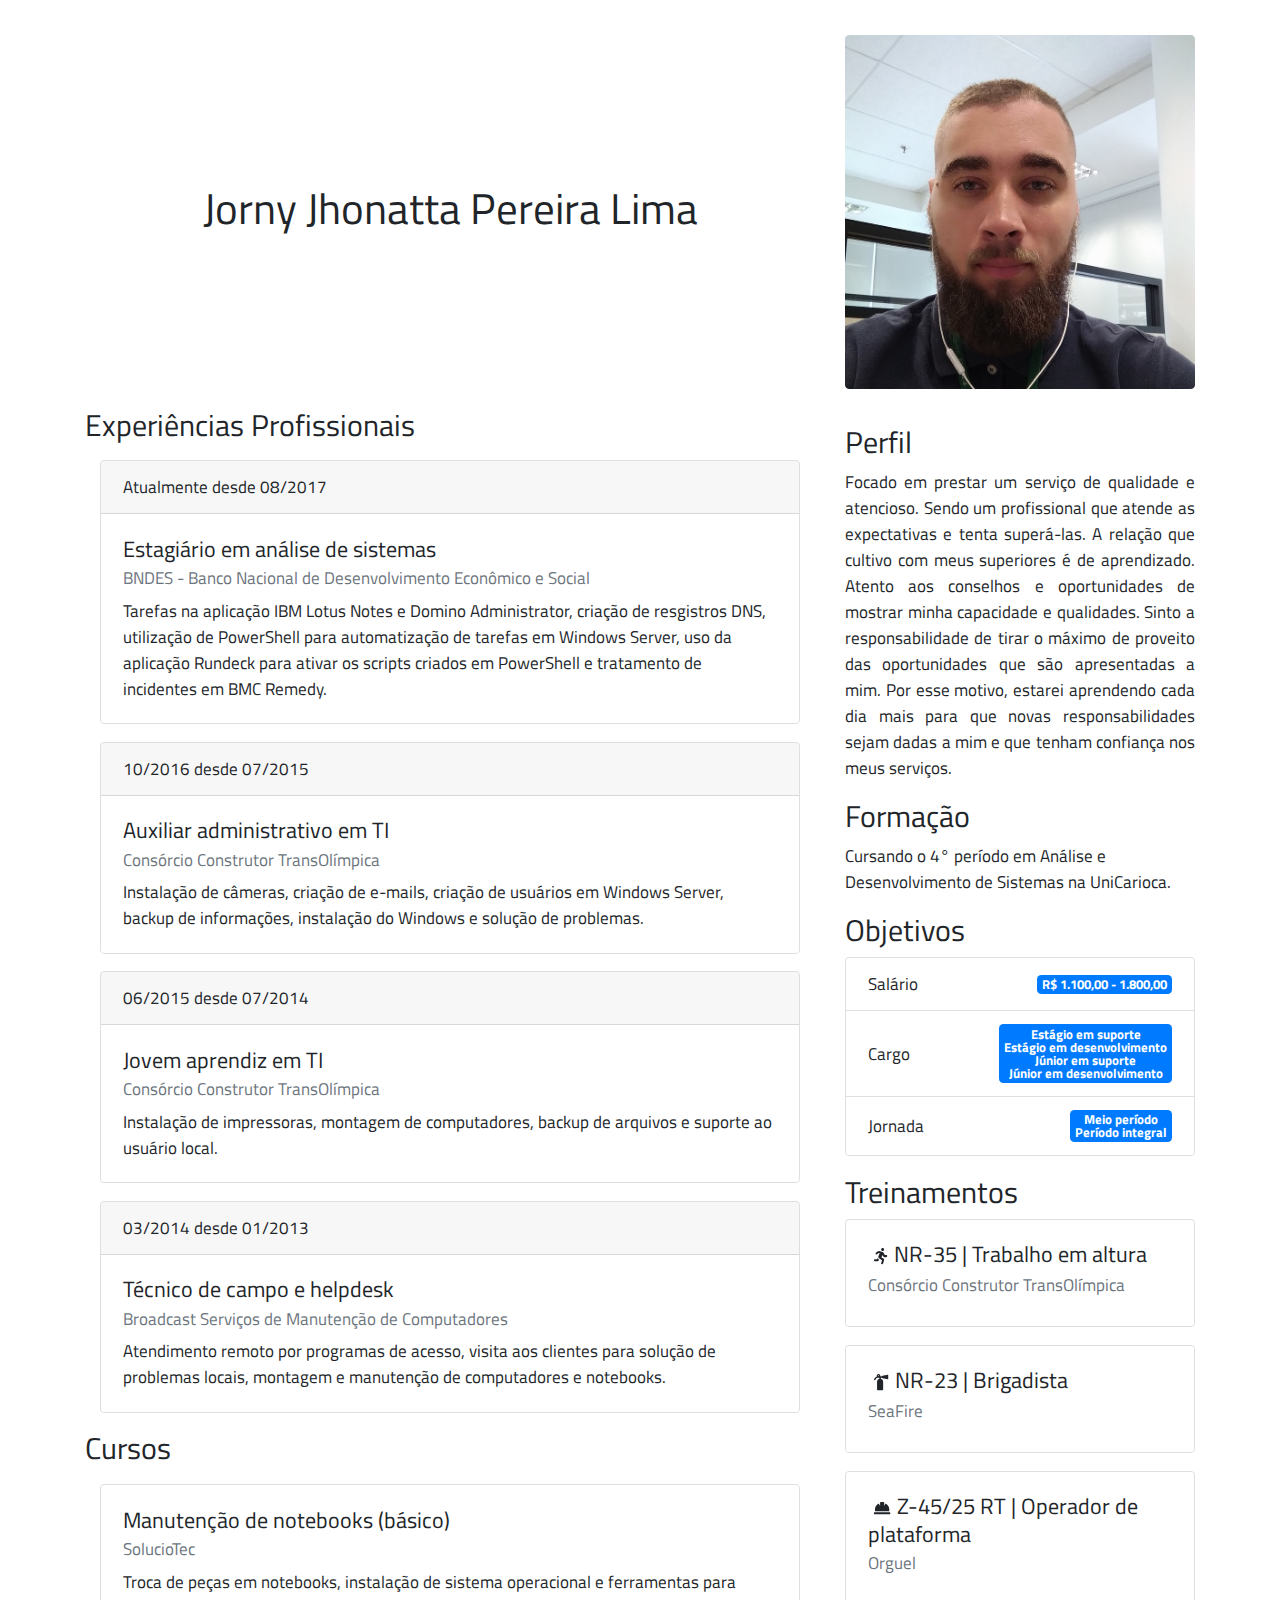
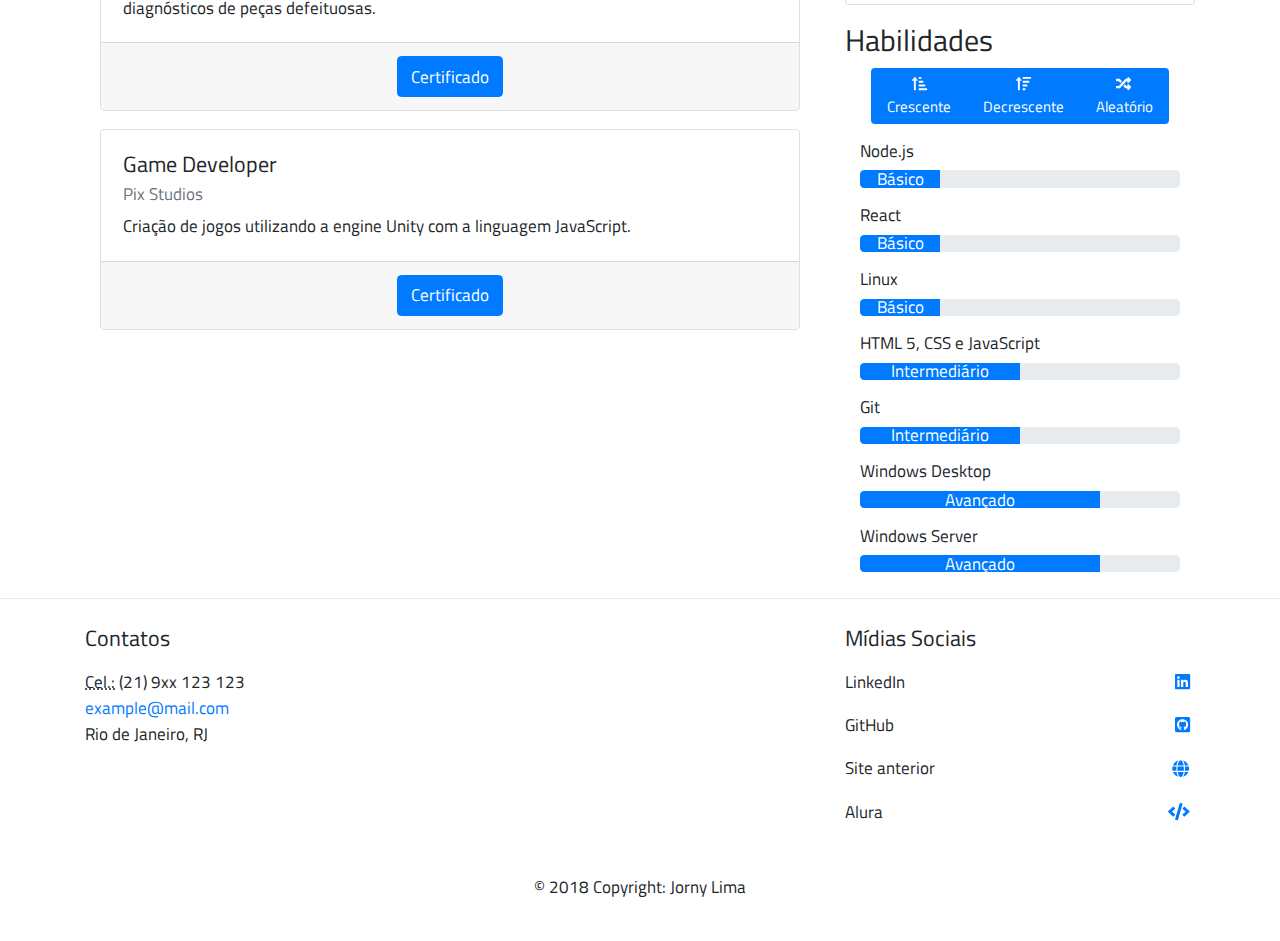
==== commit 284b53e9: "Modificaçao de e-mail e celular." ====
--- a/index.html
+++ b/index.html
@@ -110,8 +110,8 @@
               <div class="bd-example">
                 <address>
                   <h5 class="mb-3">Contatos</h5>
-                  <abbr title="Celular">Cel.:</abbr> (21) 988 123 123<br>
-                  <a href="mailto:prof_mail@example.com">prof_mail@example.com</a><br>
+                  <abbr title="Celular">Cel.:</abbr> (21) 9xx 123 123<br>
+                  <a href="mailto:prof_mail@example.com">example@mail.com</a><br>
                   Rio de Janeiro, RJ<br>
                 </address>
               </div>
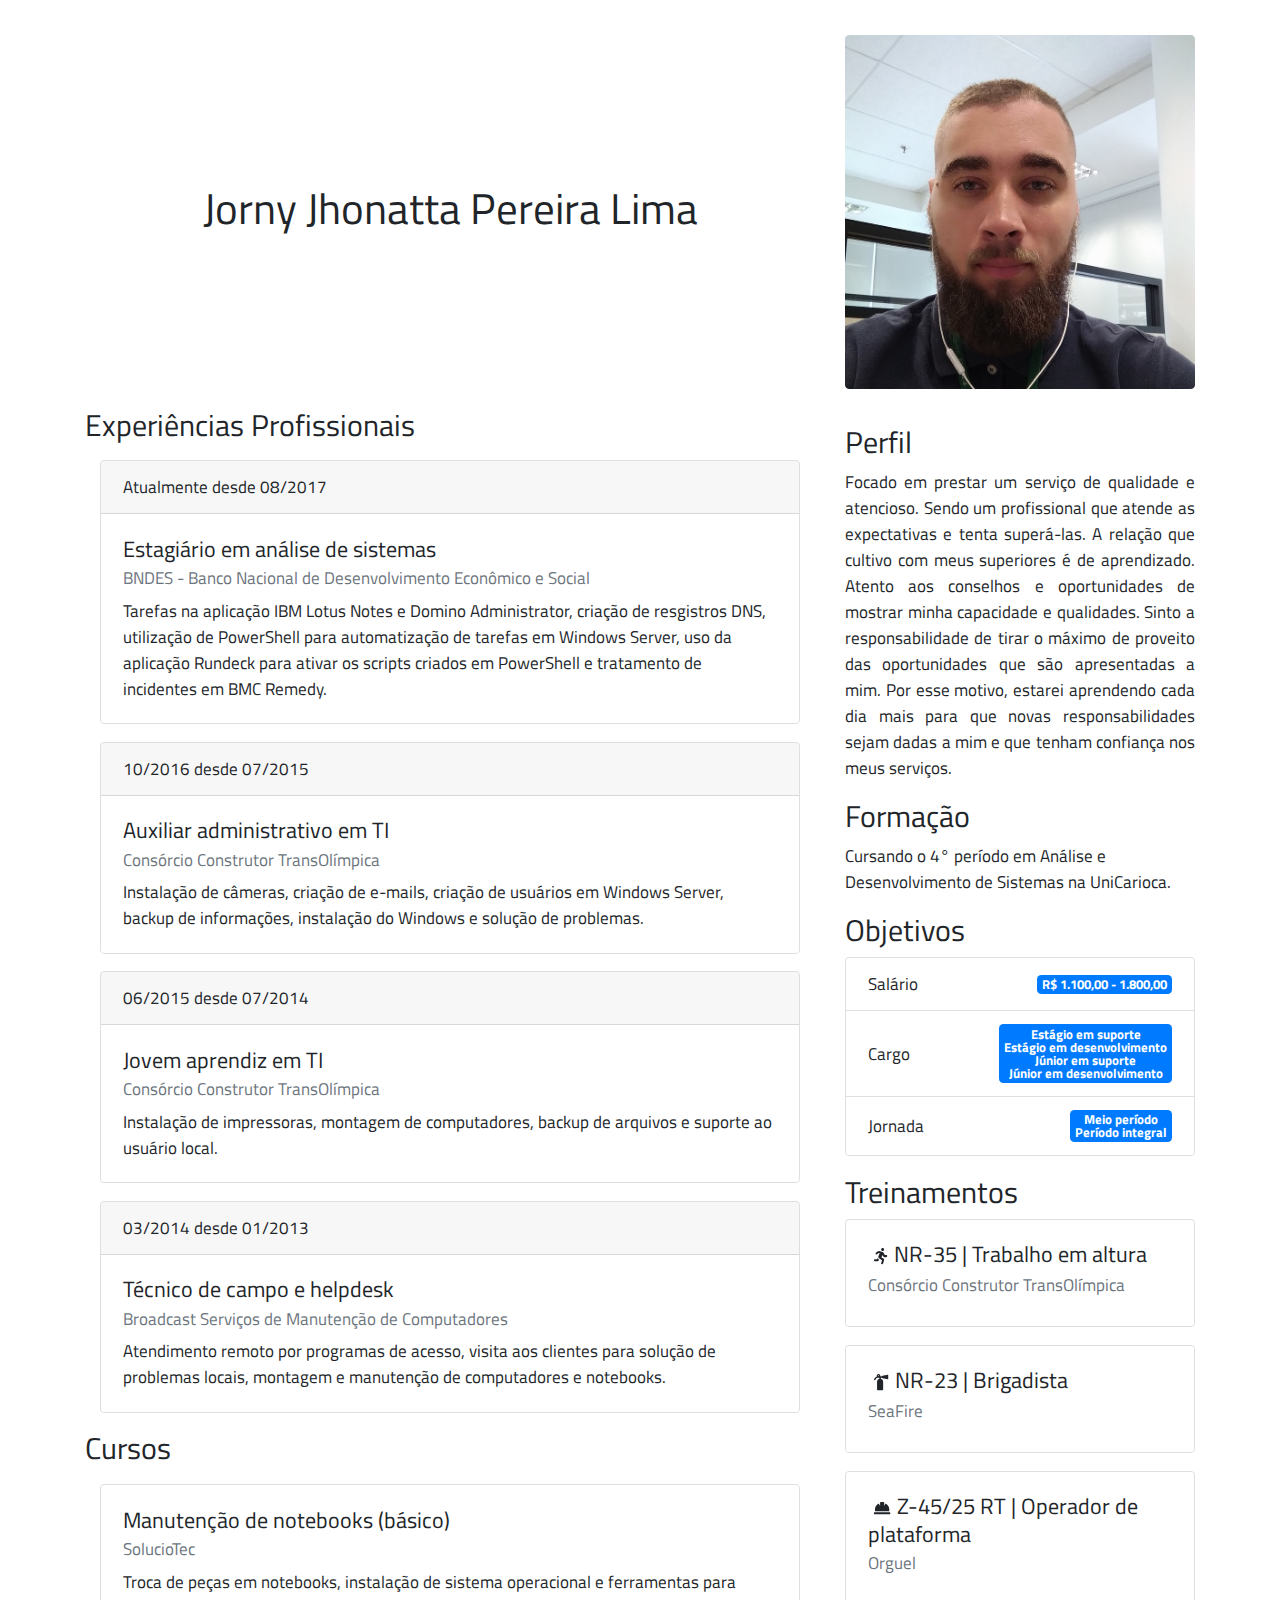
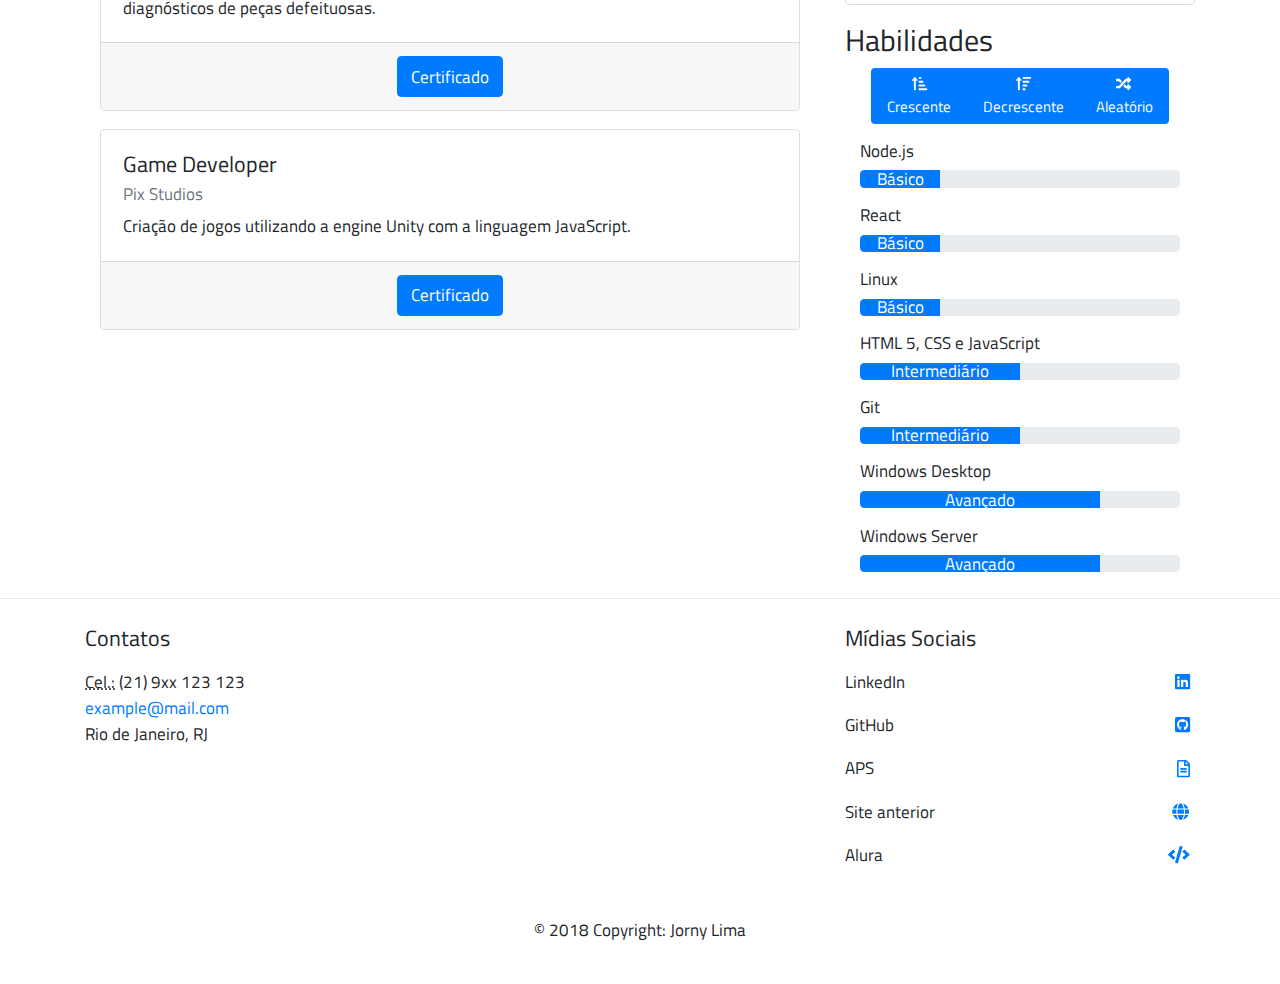
==== commit e1881fd4: "Atualização da APS." ====
--- a/index.html
+++ b/index.html
@@ -1,5 +1,6 @@
 <!doctype html>
 <html lang="pt-BR">
+
 <head>
   <!-- Required meta tags -->
   <meta charset="utf-8">
@@ -17,7 +18,8 @@
   <title>Jorny Jhonatta</title>
 
 </head>
-<body>    
+
+<body>
 
   <div class="container">
     <div class="row align-items-center">
@@ -33,32 +35,36 @@
   <div class="container">
     <div class="row">
       <div class="col-12 col-sm-12 col-md-8">
-        
+
         <h3 class="mb-3">Experiências Profissionais</h3>
         <div id="exp" class="container"></div>
 
-        <h3 class="mb-3">Cursos</h3>  
-        <div id="courses" class="container"></div>     
+        <h3 class="mb-3">Cursos</h3>
+        <div id="courses" class="container"></div>
 
       </div>
       <div class="col-12 col-sm-12 col-md-4">
         <div class="mb-3"></div>
-        
+
         <h3>Perfil</h3>
 
-        <p class="justify-text">Focado em prestar um serviço de qualidade e atencioso. Sendo um profissional que atende as expectativas e tenta superá-las. A relação que cultivo com meus superiores é de aprendizado. Atento aos conselhos e oportunidades de mostrar minha capacidade e qualidades. Sinto a responsabilidade de tirar o máximo de proveito das oportunidades que são apresentadas a mim. Por esse motivo, estarei aprendendo cada dia mais para que novas responsabilidades sejam dadas a mim e que tenham confiança nos meus serviços.</p>
+        <p class="justify-text">Focado em prestar um serviço de qualidade e atencioso. Sendo um profissional que atende
+          as expectativas e tenta superá-las. A relação que cultivo com meus superiores é de aprendizado. Atento aos
+          conselhos e oportunidades de mostrar minha capacidade e qualidades. Sinto a responsabilidade de tirar o máximo
+          de proveito das oportunidades que são apresentadas a mim. Por esse motivo, estarei aprendendo cada dia mais
+          para que novas responsabilidades sejam dadas a mim e que tenham confiança nos meus serviços.</p>
 
         <h3>Formação</h3>
 
         <p>Cursando o 4° período em Análise e Desenvolvimento de Sistemas na UniCarioca.</p>
-        
+
 
         <h3>Objetivos</h3>
-        
+
         <ul class="list-group">
           <li class="list-group-item d-flex justify-content-between align-items-center">
-            Salário            
-              <span class="badge badge-primary">R$ 1.100,00 - 1.800,00</span>                        
+            Salário
+            <span class="badge badge-primary">R$ 1.100,00 - 1.800,00</span>
           </li>
           <li class="list-group-item d-flex justify-content-between align-items-center">
             Cargo
@@ -76,7 +82,7 @@
               Período integral
             </span>
           </li>
-        </ul>      
+        </ul>
 
         <div class="mb-3"></div>
 
@@ -86,95 +92,104 @@
         <h3 class="mt-3">Habilidades</h3>
         <div id="skills" class="container">
           <div class="row">
-              <div class="btn-group btn-group-sm px-4" role="group">
-                  <a href="#crescente" class="btn btn-primary">
-                    <i class="fas fa-sort-amount-up-alt"></i>Crescente
-                  </a>
-                  <a href="#decrescente" class="btn btn-primary">
-                    <i class="fas fa-sort-amount-up"></i>Decrescente
-                  </a>
-                  <a href="#aleatorio" class="btn btn-primary">
-                    <i class="fas fa-random"></i>Aleatório
-                  </a>
-              </div>
+            <div class="btn-group btn-group-sm px-4" role="group">
+              <a href="#crescente" class="btn btn-primary">
+                <i class="fas fa-sort-amount-up-alt"></i>Crescente
+              </a>
+              <a href="#decrescente" class="btn btn-primary">
+                <i class="fas fa-sort-amount-up"></i>Decrescente
+              </a>
+              <a href="#aleatorio" class="btn btn-primary">
+                <i class="fas fa-random"></i>Aleatório
+              </a>
+            </div>
           </div>
-        </div>              
-
-      </div>
-    </div>
         </div>
-        <div class="dropdown-divider mb-4 mt-4"></div>
-        <div class="container">
-          <div class="row">
-            <div class="col-12 col-sm-12 col-md-8">
-              <div class="bd-example">
-                <address>
-                  <h5 class="mb-3">Contatos</h5>
-                  <abbr title="Celular">Cel.:</abbr> (21) 9xx 123 123<br>
-                  <a href="mailto:prof_mail@example.com">example@mail.com</a><br>
-                  Rio de Janeiro, RJ<br>
-                </address>
-              </div>
-            </div>
-            <div class="col-12 col-sm-12 col-md-4">
-              <h5 class="mb-3">Mídias Sociais</h5>
-
-              <p class="d-flex justify-content-between align-items-center">
-                LinkedIn
-                <span class="badge">
-                  <a href="http://www.linkedin.com/in/jorny-lima" target="_blank">
-                    <i class="fab fa-linkedin"></i>
-                  </a>
-                </span>
-              </p>
-
-              <p class="d-flex justify-content-between align-items-center">
-                GitHub
-                <span class="badge">
-                  <a href="https://github.com/johnlimaa" target="_blank">
-                    <i class="fab fa-github-square"></i>
-                  </a>
-                </span>
-              </p>
-
-              <p class="d-flex justify-content-between align-items-center">
-                Site anterior
-                <span class="badge">
-                  <a href="old/materialize.html">
-                    <i class="fas fa-globe"></i>
-                  </a>
-                </span>
-              </p>
-
-              <p class="d-flex justify-content-between align-items-center">
-                Alura
-                <span class="badge">
-                  <a href="https://cursos.alura.com.br/user/jhonatta-lima" target="_blank">
-                    <i class="fas fa-code"></i>
-                  </a>
-                </span>
-              </p>
-            </div>
-          </div>
-          <div class="row mt-3">
-            
-          </div>    
-          <div class="row mt-3">
-            <div class="col-12 text-center">
-              <h6>© 2018 Copyright: Jorny Lima</h6>  
-            </div>
-          </div>
-        </div>    
-
-        <!-- jQuery first, then Popper.js, then Bootstrap JS -->
-        <script type="text/javascript" src="js/jquery.js"></script>
-        <script src="js/bootstrap.bundle.min.js"></script>
-        <script src="js/bootstrap.min.js"></script>
-
-        <!-- Meu Script -->
-        <script src="js/main.js"></script>
-
-        <!-- 
+
+      </div>
+    </div>
+  </div>
+  <div class="dropdown-divider mb-4 mt-4"></div>
+  <div class="container">
+    <div class="row">
+      <div class="col-12 col-sm-12 col-md-8">
+        <div class="bd-example">
+          <address>
+            <h5 class="mb-3">Contatos</h5>
+            <abbr title="Celular">Cel.:</abbr> (21) 9xx 123 123<br>
+            <a href="mailto:prof_mail@example.com">example@mail.com</a><br>
+            Rio de Janeiro, RJ<br>
+          </address>
+        </div>
+      </div>
+      <div class="col-12 col-sm-12 col-md-4">
+        <h5 class="mb-3">Mídias Sociais</h5>
+
+        <p class="d-flex justify-content-between align-items-center">
+          LinkedIn
+          <span class="badge">
+            <a href="http://www.linkedin.com/in/jorny-lima" target="_blank">
+              <i class="fab fa-linkedin"></i>
+            </a>
+          </span>
+        </p>
+
+        <p class="d-flex justify-content-between align-items-center">
+          GitHub
+          <span class="badge">
+            <a href="https://github.com/johnlimaa" target="_blank">
+              <i class="fab fa-github-square"></i>
+            </a>
+          </span>
+        </p>
+
+        <p class="d-flex justify-content-between align-items-center">
+          APS
+          <span class="badge">
+            <a href="pages/couples.html" target="_blank">
+              <i class="far fa-file-alt"></i>
+            </a>
+          </span>
+        </p>
+
+        <p class="d-flex justify-content-between align-items-center">
+          Site anterior
+          <span class="badge">
+            <a href="old/materialize.html">
+              <i class="fas fa-globe"></i>
+            </a>
+          </span>
+        </p>
+
+        <p class="d-flex justify-content-between align-items-center">
+          Alura
+          <span class="badge">
+            <a href="https://cursos.alura.com.br/user/jhonatta-lima" target="_blank">
+              <i class="fas fa-code"></i>
+            </a>
+          </span>
+        </p>
+      </div>
+    </div>
+    <div class="row mt-3">
+
+    </div>
+    <div class="row mt-3">
+      <div class="col-12 text-center">
+        <h6>© 2018 Copyright: Jorny Lima</h6>
+      </div>
+    </div>
+  </div>
+
+  <!-- jQuery first, then Popper.js, then Bootstrap JS -->
+  <script type="text/javascript" src="js/jquery.js"></script>
+  <script src="js/bootstrap.bundle.min.js"></script>
+  <script src="js/bootstrap.min.js"></script>
+
+  <!-- Meu Script -->
+  <script src="js/main.js"></script>
+
+  <!-- 
             Template de experiencias profissionais
             <div class="card mb-3">
             <div class="card-header">
@@ -188,7 +203,7 @@
           </div> 
           -->
 
-          <!-- 
+  <!-- 
           Template dos cursos
           <div class="card mb-3">            
             <div class="card-body">
@@ -200,9 +215,9 @@
               <a href="https://drive.google.com/file/d/1XaRA6F07N2n9YcVBG2afgJJqsUXpxApk/view?usp=sharing" target="_blank" class="btn btn-primary">Certificado</a>
             </div>
           </div> 
-          -->  
-
-          <!-- 
+          -->
+
+  <!-- 
           Template treinamentos
           <div class="card mb-2">
             <div class="card-body">
@@ -215,7 +230,7 @@
           </div>
           -->
 
-          <!--
+  <!--
             <div> 
               <h6 class="mt-2">Node.js</h6>
               <div class="progress">
@@ -224,5 +239,6 @@
             </div>
            -->
 
-      </body>
-      </html>+</body>
+
+</html>